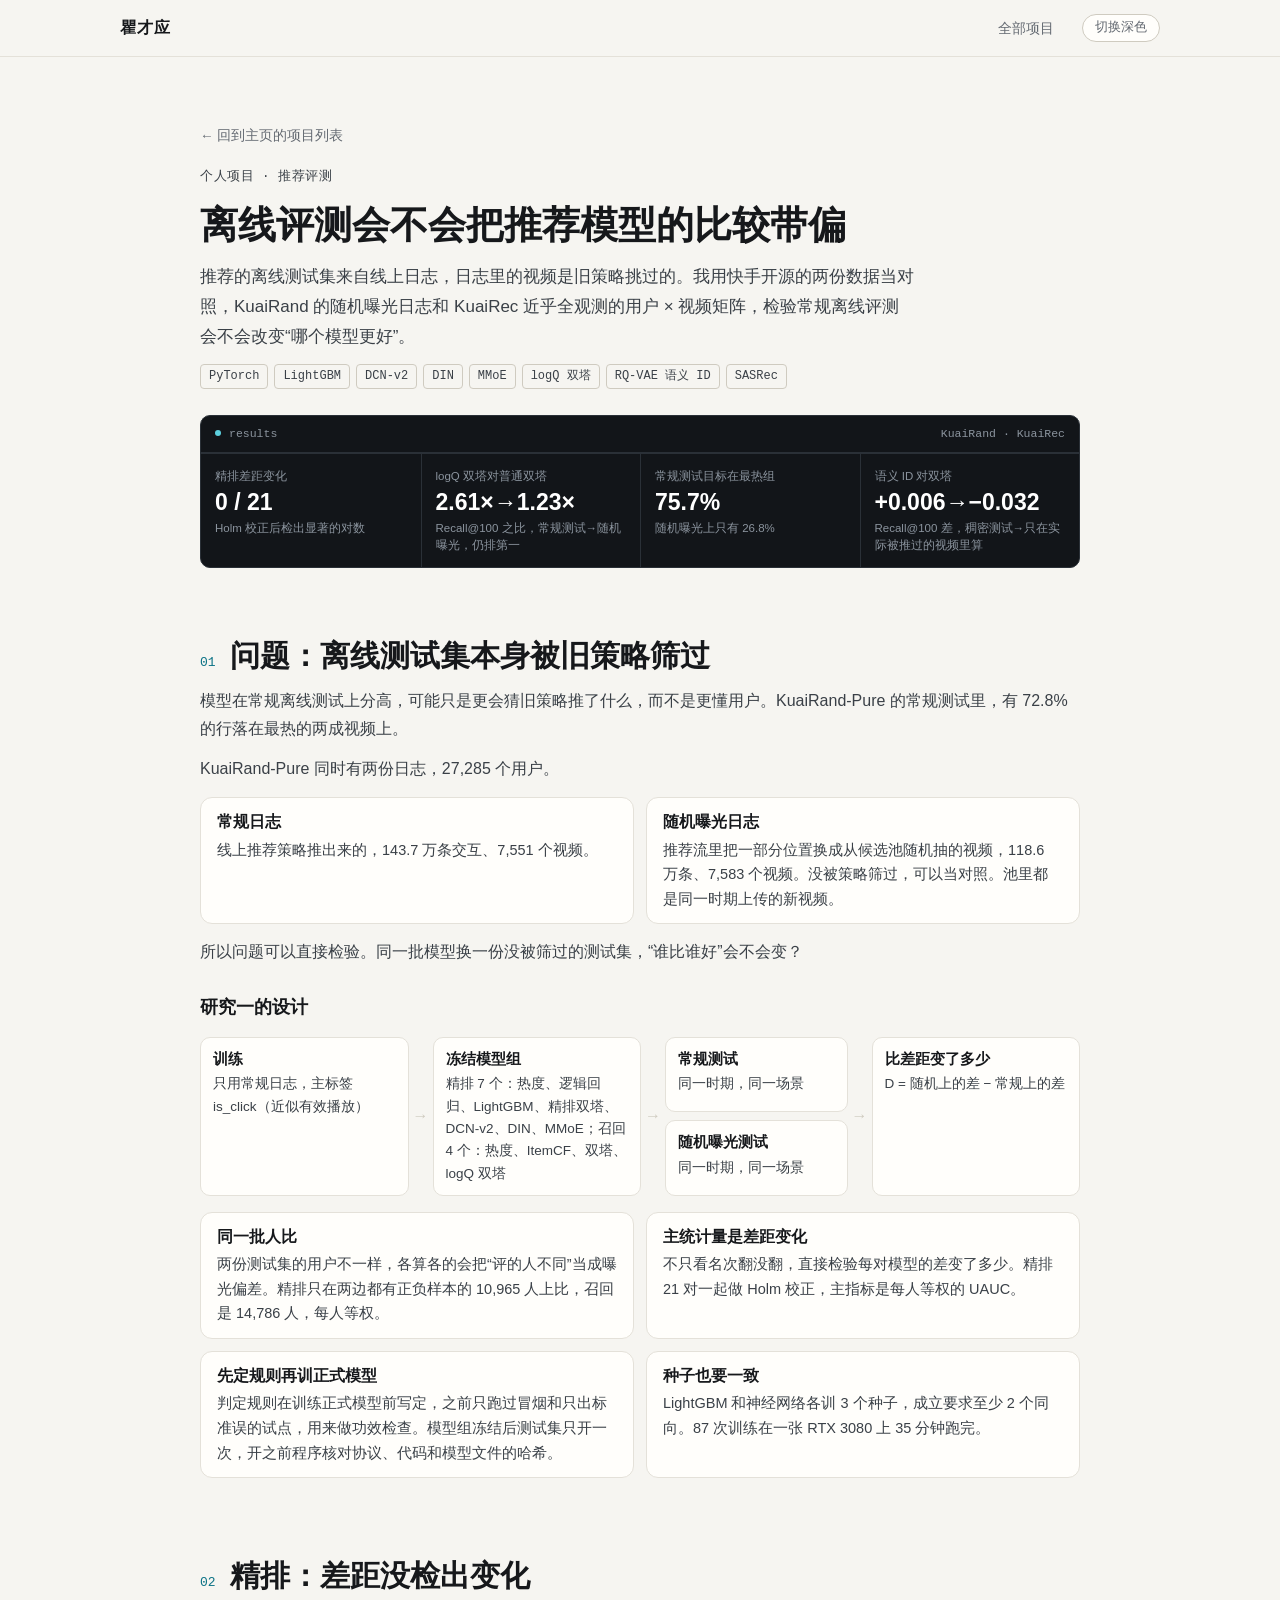
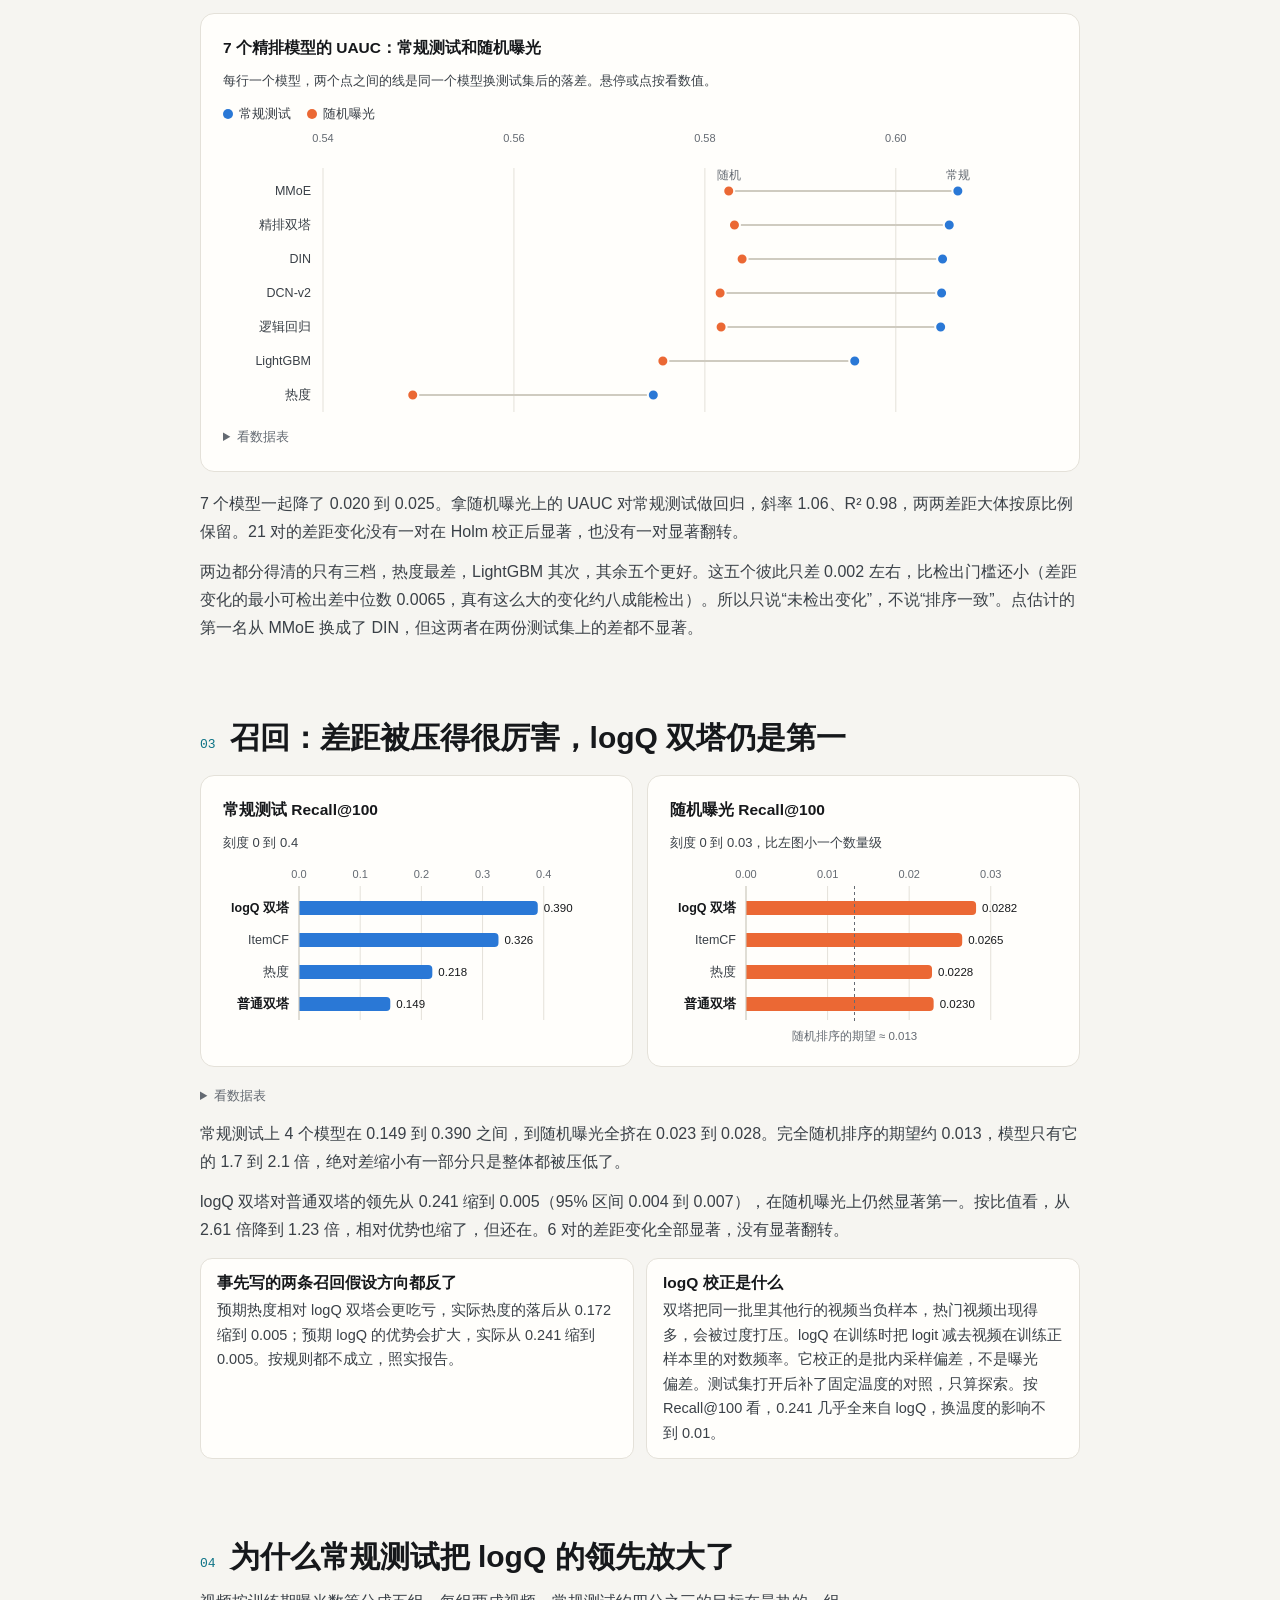
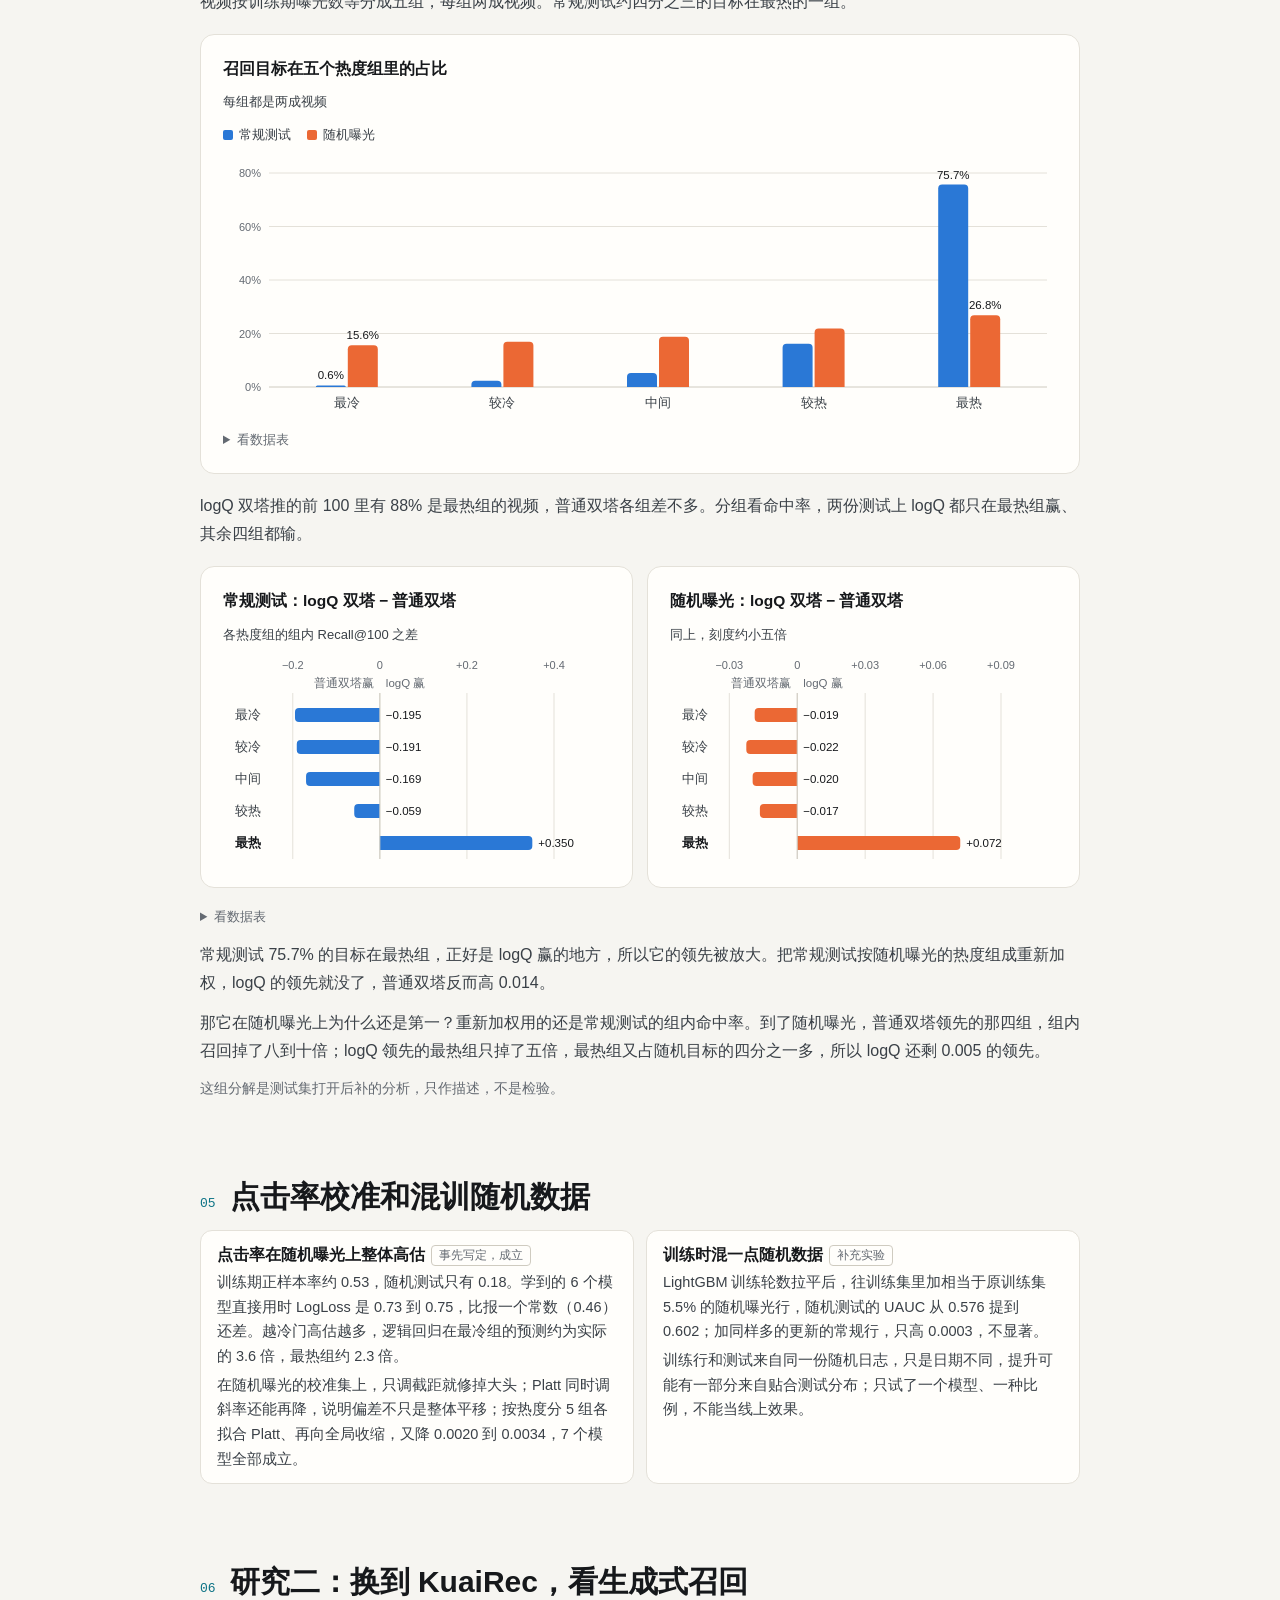
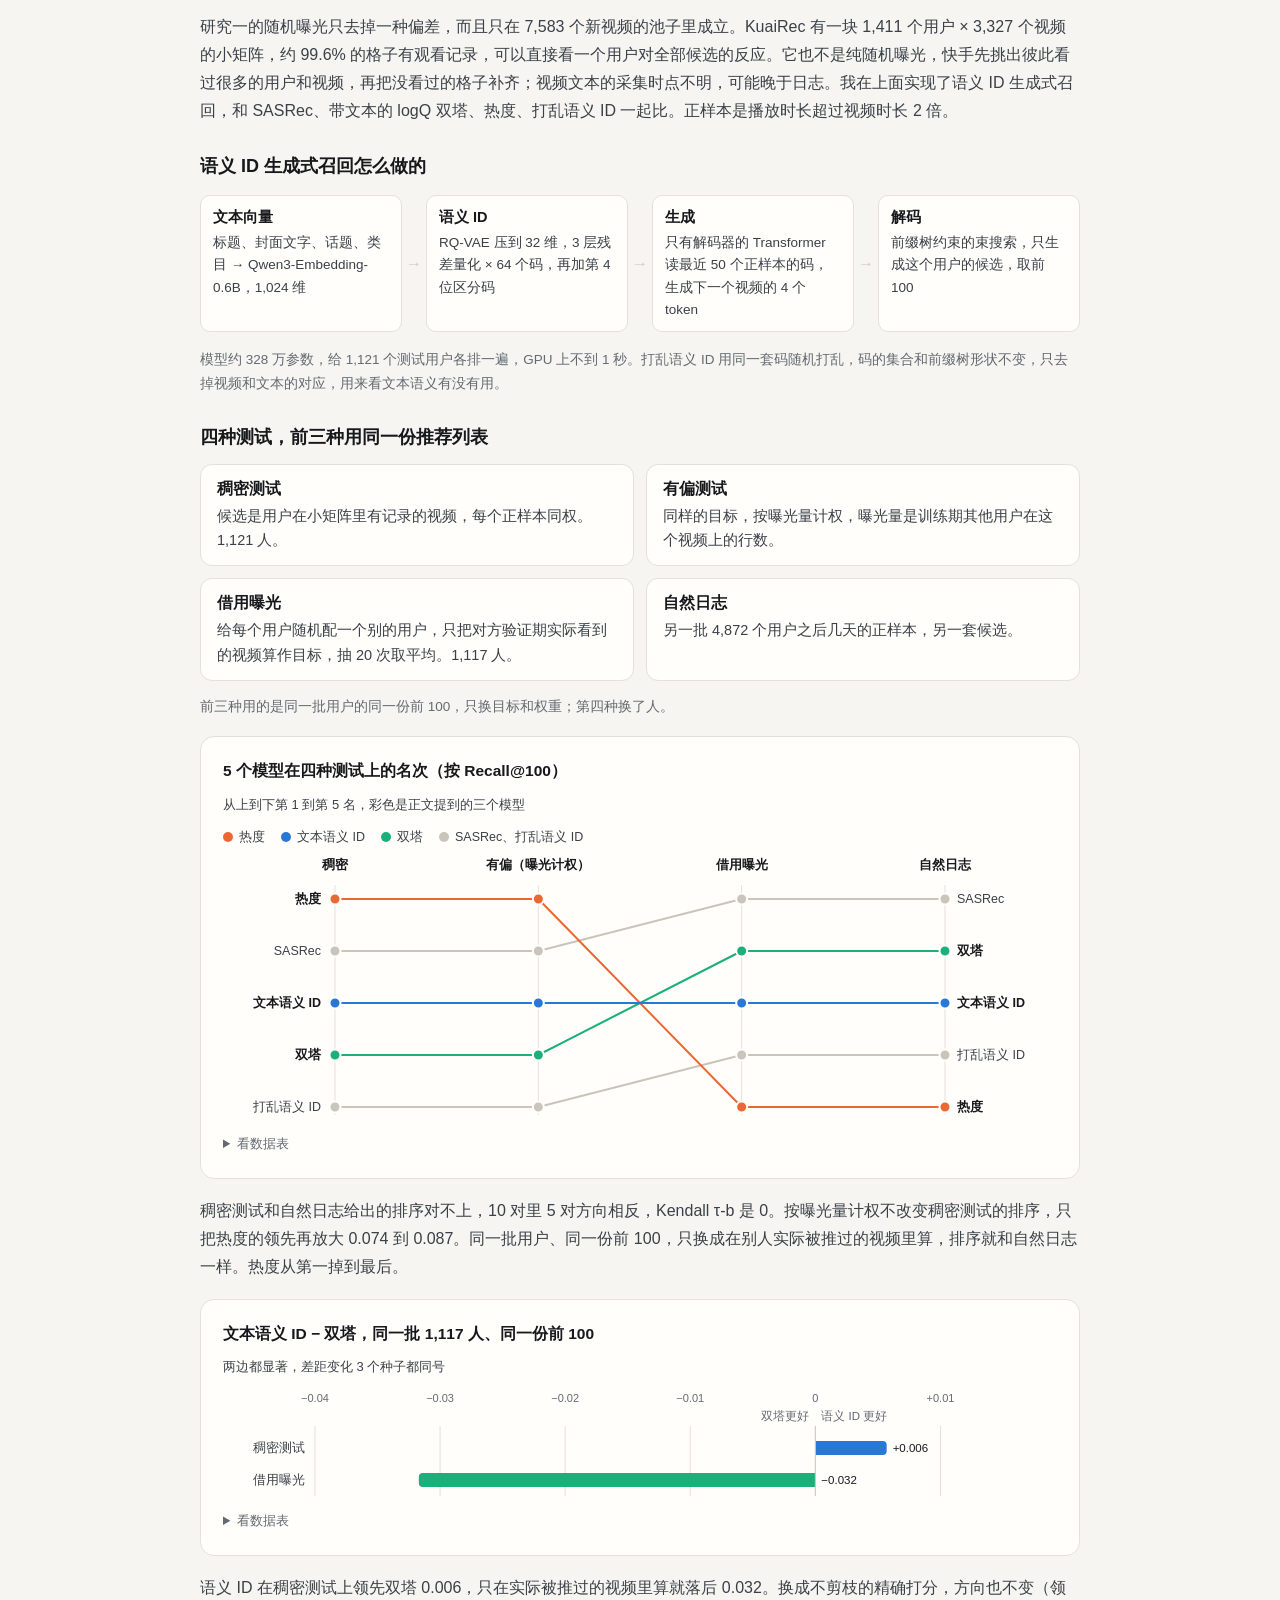
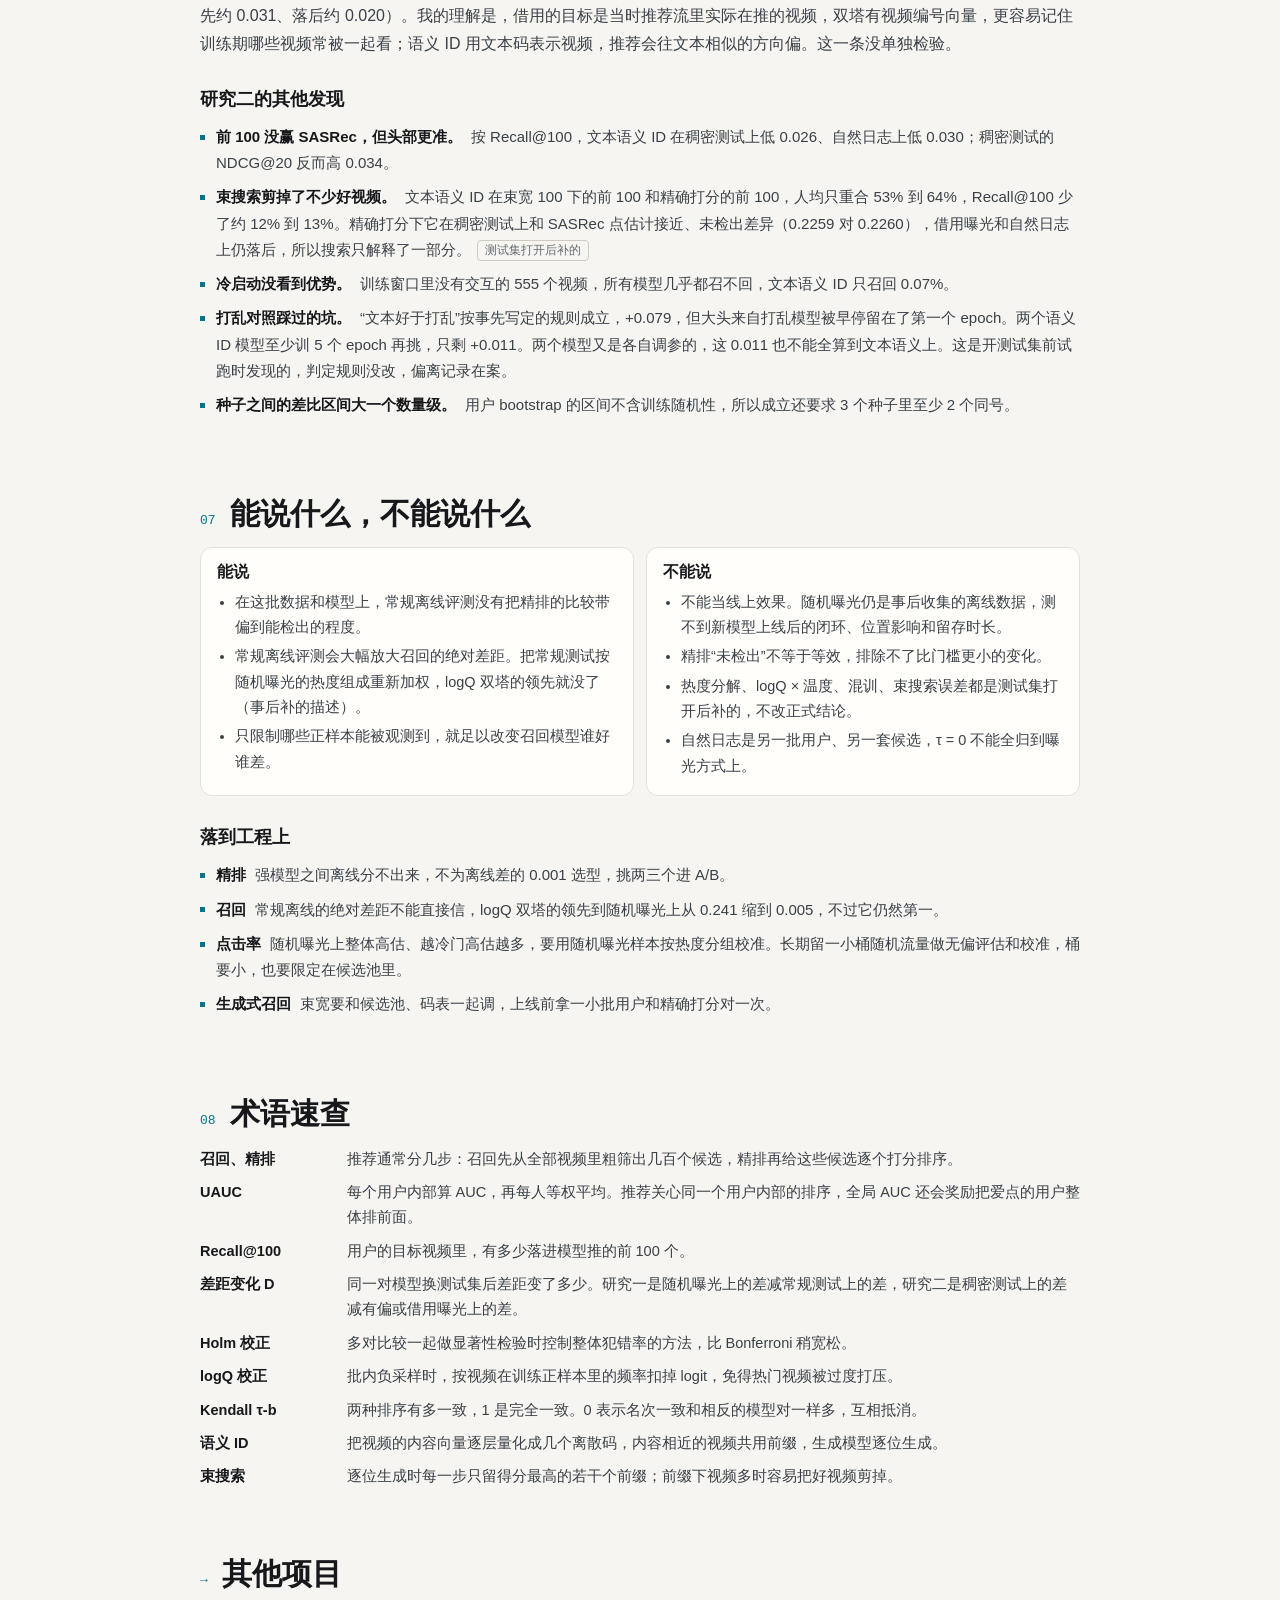
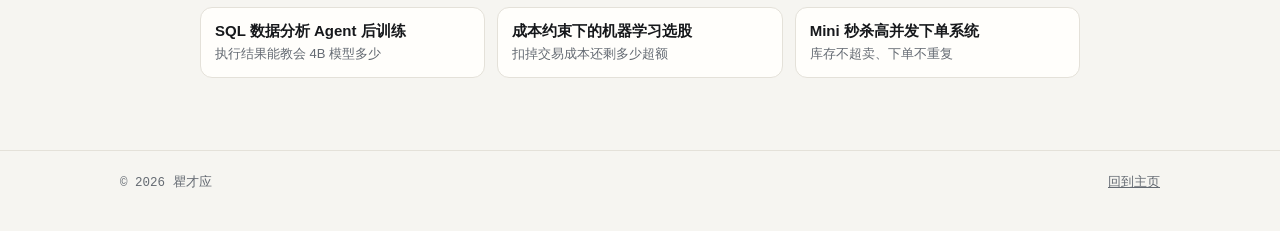
==== projects/rec-eval/index.html @ 05ee2f96 "四个项目各加一页图文讲解，两部讲解片放网页原片，顶栏加深浅色切换 - projects/ 下新增推荐评测、SQL 后训练、选股、秒杀四页讲解，共用 assets/css/explainer.css 和" ====
<!doctype html>
<html lang="zh-CN">
<head>
<meta charset="utf-8">
<meta name="viewport" content="width=device-width, initial-scale=1">
<meta name="renderer" content="webkit">
<title>离线评测会不会把推荐模型的比较带偏 · 瞿才应</title>
<meta name="description" content="个人项目讲解：用 KuaiRand 随机曝光日志和 KuaiRec 近全观测矩阵，检验常规离线评测会不会改变召回、精排和生成式召回的比较结论。">
<meta name="robots" content="noindex">
<meta name="color-scheme" content="light dark">
<script>(function(){try{var t=localStorage.getItem("theme");if(t==="dark"||t==="light")document.documentElement.dataset.theme=t}catch(e){}})()</script>
<link rel="icon" href="../../favicon.svg" type="image/svg+xml">
<link rel="stylesheet" href="../../assets/css/site.css">
<link rel="stylesheet" href="../../assets/css/explainer.css">
<script src="../../assets/js/site.js" defer></script>
<script src="../../assets/js/charts.js"></script>
</head>
<body>
<a class="skip" href="#main">跳到正文</a>

<header class="topbar">
  <div class="wrap topbar-inner">
    <a class="brand" href="../../">瞿才应</a>
    <div class="topbar-right">
      <nav class="nav" aria-label="页面导航">
        <a href="../../#projects">全部项目</a>
      </nav>
      <button class="theme-btn" type="button"><span class="tb-long">切换</span><span class="tb-mode">深色</span></button>
    </div>
  </div>
</header>

<main id="main" class="wrap">
<article class="ex">

<header class="ex-hero">
  <a class="ex-back" href="../../#projects">← 回到主页的项目列表</a>
  <p class="eyebrow mono"><span>个人项目</span> · <span>推荐评测</span></p>
  <h1>离线评测会不会把推荐模型的比较带偏</h1>
  <p class="ex-lede">推荐的离线测试集来自线上日志，日志里的视频是旧策略挑过的。我用快手开源的两份数据当对照，KuaiRand 的随机曝光日志和 KuaiRec 近乎全观测的用户 × 视频矩阵，检验常规离线评测会不会改变“哪个模型更好”。</p>
  <ul class="tags"><li>PyTorch</li><li>LightGBM</li><li>DCN-v2</li><li>DIN</li><li>MMoE</li><li>logQ 双塔</li><li>RQ-VAE 语义 ID</li><li>SASRec</li></ul>
  <div class="panel">
    <div class="panel-bar mono"><span>results</span><span>KuaiRand · KuaiRec</span></div>
    <dl class="panel-metrics four">
      <div><dt>精排差距变化</dt><dd>0 / 21</dd><dd class="delta">Holm 校正后检出显著的对数</dd></div>
      <div><dt>logQ 双塔对普通双塔</dt><dd>2.61×→1.23×</dd><dd class="delta">Recall@100 之比，常规测试→随机曝光，仍排第一</dd></div>
      <div><dt>常规测试目标在最热组</dt><dd>75.7%</dd><dd class="delta">随机曝光上只有 26.8%</dd></div>
      <div><dt>语义 ID 对双塔</dt><dd>+0.006→−0.032</dd><dd class="delta">Recall@100 差，稠密测试→只在实际被推过的视频里算</dd></div>
    </dl>
  </div>
</header>

<section class="ex-sec" id="problem">
  <header class="section-head"><span class="section-no mono">01</span><h2>问题：离线测试集本身被旧策略筛过</h2></header>
  <p>模型在常规离线测试上分高，可能只是更会猜旧策略推了什么，而不是更懂用户。KuaiRand-Pure 的常规测试里，有 72.8% 的行落在最热的两成视频上。</p>
  <p>KuaiRand-Pure 同时有两份日志，27,285 个用户。</p>
  <div class="ex-boxes">
    <div class="ex-box"><h4>常规日志</h4><p>线上推荐策略推出来的，143.7 万条交互、7,551 个视频。</p></div>
    <div class="ex-box"><h4>随机曝光日志</h4><p>推荐流里把一部分位置换成从候选池随机抽的视频，118.6 万条、7,583 个视频。没被策略筛过，可以当对照。池里都是同一时期上传的新视频。</p></div>
  </div>
  <p>所以问题可以直接检验。同一批模型换一份没被筛过的测试集，“谁比谁好”会不会变？</p>

  <h3>研究一的设计</h3>
  <div class="ex-steps">
    <div class="ex-step"><b>训练</b>只用常规日志，主标签 is_click（近似有效播放）</div>
    <div class="ex-arrow" aria-hidden="true">→</div>
    <div class="ex-step"><b>冻结模型组</b>精排 7 个：热度、逻辑回归、LightGBM、精排双塔、DCN-v2、DIN、MMoE；召回 4 个：热度、ItemCF、双塔、logQ 双塔</div>
    <div class="ex-arrow" aria-hidden="true">→</div>
    <div class="ex-split">
      <div class="ex-step"><b>常规测试</b>同一时期，同一场景</div>
      <div class="ex-step"><b>随机曝光测试</b>同一时期，同一场景</div>
    </div>
    <div class="ex-arrow" aria-hidden="true">→</div>
    <div class="ex-step"><b>比差距变了多少</b>D = 随机上的差 − 常规上的差</div>
  </div>
  <div class="ex-boxes">
    <div class="ex-box"><h4>同一批人比</h4><p>两份测试集的用户不一样，各算各的会把“评的人不同”当成曝光偏差。精排只在两边都有正负样本的 10,965 人上比，召回是 14,786 人，每人等权。</p></div>
    <div class="ex-box"><h4>主统计量是差距变化</h4><p>不只看名次翻没翻，直接检验每对模型的差变了多少。精排 21 对一起做 Holm 校正，主指标是每人等权的 UAUC。</p></div>
    <div class="ex-box"><h4>先定规则再训正式模型</h4><p>判定规则在训练正式模型前写定，之前只跑过冒烟和只出标准误的试点，用来做功效检查。模型组冻结后测试集只开一次，开之前程序核对协议、代码和模型文件的哈希。</p></div>
    <div class="ex-box"><h4>种子也要一致</h4><p>LightGBM 和神经网络各训 3 个种子，成立要求至少 2 个同向。87 次训练在一张 RTX 3080 上 35 分钟跑完。</p></div>
  </div>
</section>

<section class="ex-sec" id="ranking">
  <header class="section-head"><span class="section-no mono">02</span><h2>精排：差距没检出变化</h2></header>
  <div class="cx-card">
    <h4>7 个精排模型的 UAUC：常规测试和随机曝光</h4>
    <p class="cx-sub">每行一个模型，两个点之间的线是同一个模型换测试集后的落差。悬停或点按看数值。</p>
    <div class="cx-legend"><span><i style="background:var(--c1)"></i>常规测试</span><span><i style="background:var(--c2)"></i>随机曝光</span></div>
    <div id="c-rank"></div>
    <details class="cx-data"><summary>看数据表</summary><div class="cx-scroll">
      <table class="cx-table"><tr><th>模型</th><th>常规测试</th><th>随机曝光</th><th>随机 − 常规</th></tr>
      <tr><td>MMoE</td><td>0.6065</td><td>0.5825</td><td>−0.0240</td></tr>
      <tr><td>精排双塔</td><td>0.6056</td><td>0.5831</td><td>−0.0225</td></tr>
      <tr><td>DIN</td><td>0.6049</td><td>0.5839</td><td>−0.0210</td></tr>
      <tr><td>DCN-v2</td><td>0.6048</td><td>0.5816</td><td>−0.0232</td></tr>
      <tr><td>逻辑回归</td><td>0.6047</td><td>0.5817</td><td>−0.0230</td></tr>
      <tr><td>LightGBM</td><td>0.5957</td><td>0.5756</td><td>−0.0201</td></tr>
      <tr><td>热度</td><td>0.5746</td><td>0.5494</td><td>−0.0252</td></tr></table>
    </div></details>
  </div>
  <p>7 个模型一起降了 0.020 到 0.025。拿随机曝光上的 UAUC 对常规测试做回归，斜率 1.06、R² 0.98，两两差距大体按原比例保留。21 对的差距变化没有一对在 Holm 校正后显著，也没有一对显著翻转。</p>
  <p>两边都分得清的只有三档，热度最差，LightGBM 其次，其余五个更好。这五个彼此只差 0.002 左右，比检出门槛还小（差距变化的最小可检出差中位数 0.0065，真有这么大的变化约八成能检出）。所以只说“未检出变化”，不说“排序一致”。点估计的第一名从 MMoE 换成了 DIN，但这两者在两份测试集上的差都不显著。</p>
</section>

<section class="ex-sec" id="retrieval">
  <header class="section-head"><span class="section-no mono">03</span><h2>召回：差距被压得很厉害，logQ 双塔仍是第一</h2></header>
  <div class="cx-duo">
    <div class="cx-card">
      <h4>常规测试 Recall@100</h4>
      <p class="cx-sub">刻度 0 到 0.4</p>
      <div id="c-rec-reg"></div>
    </div>
    <div class="cx-card">
      <h4>随机曝光 Recall@100</h4>
      <p class="cx-sub">刻度 0 到 0.03，比左图小一个数量级</p>
      <div id="c-rec-rnd"></div>
    </div>
  </div>
  <details class="cx-data"><summary>看数据表</summary><div class="cx-scroll">
    <table class="cx-table"><tr><th>模型</th><th>常规测试</th><th>随机曝光</th></tr>
    <tr><td>logQ 双塔</td><td>0.3902</td><td>0.0282</td></tr>
    <tr><td>ItemCF</td><td>0.3260</td><td>0.0265</td></tr>
    <tr><td>热度</td><td>0.2179</td><td>0.0228</td></tr>
    <tr><td>普通双塔</td><td>0.1492</td><td>0.0230</td></tr></table>
  </div></details>
  <p>常规测试上 4 个模型在 0.149 到 0.390 之间，到随机曝光全挤在 0.023 到 0.028。完全随机排序的期望约 0.013，模型只有它的 1.7 到 2.1 倍，绝对差缩小有一部分只是整体都被压低了。</p>
  <p>logQ 双塔对普通双塔的领先从 0.241 缩到 0.005（95% 区间 0.004 到 0.007），在随机曝光上仍然显著第一。按比值看，从 2.61 倍降到 1.23 倍，相对优势也缩了，但还在。6 对的差距变化全部显著，没有显著翻转。</p>
  <div class="ex-boxes">
    <div class="ex-box"><h4>事先写的两条召回假设方向都反了</h4><p>预期热度相对 logQ 双塔会更吃亏，实际热度的落后从 0.172 缩到 0.005；预期 logQ 的优势会扩大，实际从 0.241 缩到 0.005。按规则都不成立，照实报告。</p></div>
    <div class="ex-box"><h4>logQ 校正是什么</h4><p>双塔把同一批里其他行的视频当负样本，热门视频出现得多，会被过度打压。logQ 在训练时把 logit 减去视频在训练正样本里的对数频率。它校正的是批内采样偏差，不是曝光偏差。测试集打开后补了固定温度的对照，只算探索。按 Recall@100 看，0.241 几乎全来自 logQ，换温度的影响不到 0.01。</p></div>
  </div>
</section>

<section class="ex-sec" id="why">
  <header class="section-head"><span class="section-no mono">04</span><h2>为什么常规测试把 logQ 的领先放大了</h2></header>
  <p>视频按训练期曝光数等分成五组，每组两成视频。常规测试约四分之三的目标在最热的一组。</p>
  <div class="cx-card">
    <h4>召回目标在五个热度组里的占比</h4>
    <p class="cx-sub">每组都是两成视频</p>
    <div class="cx-legend"><span><i class="bar" style="background:var(--c1)"></i>常规测试</span><span><i class="bar" style="background:var(--c2)"></i>随机曝光</span></div>
    <div id="c-share"></div>
    <details class="cx-data"><summary>看数据表</summary><div class="cx-scroll">
      <table class="cx-table"><tr><th>热度组</th><th>最冷</th><th>较冷</th><th>中间</th><th>较热</th><th>最热</th></tr>
      <tr><td>常规测试</td><td>0.6%</td><td>2.3%</td><td>5.2%</td><td>16.2%</td><td>75.7%</td></tr>
      <tr><td>随机曝光</td><td>15.6%</td><td>16.9%</td><td>18.8%</td><td>21.9%</td><td>26.8%</td></tr>
      <tr><td>logQ 双塔前 100 的占位</td><td>0.2%</td><td>0.3%</td><td>1.6%</td><td>9.8%</td><td>88.2%</td></tr>
      <tr><td>普通双塔前 100 的占位</td><td>16.0%</td><td>18.3%</td><td>20.7%</td><td>22.5%</td><td>22.5%</td></tr></table>
    </div></details>
  </div>
  <p>logQ 双塔推的前 100 里有 88% 是最热组的视频，普通双塔各组差不多。分组看命中率，两份测试上 logQ 都只在最热组赢、其余四组都输。</p>
  <div class="cx-duo">
    <div class="cx-card">
      <h4>常规测试：logQ 双塔 − 普通双塔</h4>
      <p class="cx-sub">各热度组的组内 Recall@100 之差</p>
      <div id="c-gap-reg"></div>
    </div>
    <div class="cx-card">
      <h4>随机曝光：logQ 双塔 − 普通双塔</h4>
      <p class="cx-sub">同上，刻度约小五倍</p>
      <div id="c-gap-rnd"></div>
    </div>
  </div>
  <details class="cx-data"><summary>看数据表</summary><div class="cx-scroll">
    <table class="cx-table"><tr><th>组内 Recall@100</th><th>最冷</th><th>较冷</th><th>中间</th><th>较热</th><th>最热</th></tr>
    <tr><td>logQ 双塔 · 常规</td><td>0.0033</td><td>0.0275</td><td>0.0568</td><td>0.1681</td><td>0.4750</td></tr>
    <tr><td>普通双塔 · 常规</td><td>0.1982</td><td>0.2183</td><td>0.2263</td><td>0.2269</td><td>0.1248</td></tr>
    <tr><td>logQ 双塔 · 随机</td><td>0.0002</td><td>0.0006</td><td>0.0023</td><td>0.0107</td><td>0.0944</td></tr>
    <tr><td>普通双塔 · 随机</td><td>0.0190</td><td>0.0231</td><td>0.0220</td><td>0.0272</td><td>0.0224</td></tr></table>
  </div></details>
  <p>常规测试 75.7% 的目标在最热组，正好是 logQ 赢的地方，所以它的领先被放大。把常规测试按随机曝光的热度组成重新加权，logQ 的领先就没了，普通双塔反而高 0.014。</p>
  <p>那它在随机曝光上为什么还是第一？重新加权用的还是常规测试的组内命中率。到了随机曝光，普通双塔领先的那四组，组内召回掉了八到十倍；logQ 领先的最热组只掉了五倍，最热组又占随机目标的四分之一多，所以 logQ 还剩 0.005 的领先。</p>
  <p class="ex-note">这组分解是测试集打开后补的分析，只作描述，不是检验。</p>
</section>

<section class="ex-sec" id="extra">
  <header class="section-head"><span class="section-no mono">05</span><h2>点击率校准和混训随机数据</h2></header>
  <div class="ex-boxes">
    <div class="ex-box">
      <h4>点击率在随机曝光上整体高估<span class="ex-tag">事先写定，成立</span></h4>
      <p>训练期正样本率约 0.53，随机测试只有 0.18。学到的 6 个模型直接用时 LogLoss 是 0.73 到 0.75，比报一个常数（0.46）还差。越冷门高估越多，逻辑回归在最冷组的预测约为实际的 3.6 倍，最热组约 2.3 倍。</p>
      <p>在随机曝光的校准集上，只调截距就修掉大头；Platt 同时调斜率还能再降，说明偏差不只是整体平移；按热度分 5 组各拟合 Platt、再向全局收缩，又降 0.0020 到 0.0034，7 个模型全部成立。</p>
    </div>
    <div class="ex-box">
      <h4>训练时混一点随机数据<span class="ex-tag">补充实验</span></h4>
      <p>LightGBM 训练轮数拉平后，往训练集里加相当于原训练集 5.5% 的随机曝光行，随机测试的 UAUC 从 0.576 提到 0.602；加同样多的更新的常规行，只高 0.0003，不显著。</p>
      <p>训练行和测试来自同一份随机日志，只是日期不同，提升可能有一部分来自贴合测试分布；只试了一个模型、一种比例，不能当线上效果。</p>
    </div>
  </div>
</section>

<section class="ex-sec" id="genrec">
  <header class="section-head"><span class="section-no mono">06</span><h2>研究二：换到 KuaiRec，看生成式召回</h2></header>
  <p>研究一的随机曝光只去掉一种偏差，而且只在 7,583 个新视频的池子里成立。KuaiRec 有一块 1,411 个用户 × 3,327 个视频的小矩阵，约 99.6% 的格子有观看记录，可以直接看一个用户对全部候选的反应。它也不是纯随机曝光，快手先挑出彼此看过很多的用户和视频，再把没看过的格子补齐；视频文本的采集时点不明，可能晚于日志。我在上面实现了语义 ID 生成式召回，和 SASRec、带文本的 logQ 双塔、热度、打乱语义 ID 一起比。正样本是播放时长超过视频时长 2 倍。</p>

  <h3>语义 ID 生成式召回怎么做的</h3>
  <div class="ex-steps">
    <div class="ex-step"><b>文本向量</b>标题、封面文字、话题、类目 → Qwen3-Embedding-0.6B，1,024 维</div>
    <div class="ex-arrow" aria-hidden="true">→</div>
    <div class="ex-step"><b>语义 ID</b>RQ-VAE 压到 32 维，3 层残差量化 × 64 个码，再加第 4 位区分码</div>
    <div class="ex-arrow" aria-hidden="true">→</div>
    <div class="ex-step"><b>生成</b>只有解码器的 Transformer 读最近 50 个正样本的码，生成下一个视频的 4 个 token</div>
    <div class="ex-arrow" aria-hidden="true">→</div>
    <div class="ex-step"><b>解码</b>前缀树约束的束搜索，只生成这个用户的候选，取前 100</div>
  </div>
  <p class="ex-note">模型约 328 万参数，给 1,121 个测试用户各排一遍，GPU 上不到 1 秒。打乱语义 ID 用同一套码随机打乱，码的集合和前缀树形状不变，只去掉视频和文本的对应，用来看文本语义有没有用。</p>

  <h3>四种测试，前三种用同一份推荐列表</h3>
  <div class="ex-boxes">
    <div class="ex-box"><h4>稠密测试</h4><p>候选是用户在小矩阵里有记录的视频，每个正样本同权。1,121 人。</p></div>
    <div class="ex-box"><h4>有偏测试</h4><p>同样的目标，按曝光量计权，曝光量是训练期其他用户在这个视频上的行数。</p></div>
    <div class="ex-box"><h4>借用曝光</h4><p>给每个用户随机配一个别的用户，只把对方验证期实际看到的视频算作目标，抽 20 次取平均。1,117 人。</p></div>
    <div class="ex-box"><h4>自然日志</h4><p>另一批 4,872 个用户之后几天的正样本，另一套候选。</p></div>
  </div>
  <p class="ex-note">前三种用的是同一批用户的同一份前 100，只换目标和权重；第四种换了人。</p>

  <div class="cx-card">
    <h4>5 个模型在四种测试上的名次（按 Recall@100）</h4>
    <p class="cx-sub">从上到下第 1 到第 5 名，彩色是正文提到的三个模型</p>
    <div class="cx-legend"><span><i style="background:var(--c2)"></i>热度</span><span><i style="background:var(--c1)"></i>文本语义 ID</span><span><i style="background:var(--c3)"></i>双塔</span><span><i style="background:var(--cdim)"></i>SASRec、打乱语义 ID</span></div>
    <div id="c-bump"></div>
    <details class="cx-data"><summary>看数据表</summary><div class="cx-scroll">
      <table class="cx-table"><tr><th>Recall@100</th><th>稠密</th><th>有偏</th><th>借用曝光</th><th>自然日志</th></tr>
      <tr><td>热度</td><td>0.2571</td><td>0.3862</td><td>0.0495</td><td>0.0334</td></tr>
      <tr><td>SASRec</td><td>0.2260</td><td>0.2815</td><td>0.1220</td><td>0.0764</td></tr>
      <tr><td>文本语义 ID</td><td>0.1996</td><td>0.2549</td><td>0.0811</td><td>0.0467</td></tr>
      <tr><td>双塔</td><td>0.1946</td><td>0.2377</td><td>0.1127</td><td>0.0648</td></tr>
      <tr><td>打乱语义 ID</td><td>0.1210</td><td>0.1634</td><td>0.0495</td><td>0.0418</td></tr></table>
      <p class="ex-note">借用曝光上热度 0.049486、打乱语义 ID 0.049494，只差约 0.00001，未检出差异，图上按点估计排先后。</p>
    </div></details>
  </div>
  <p>稠密测试和自然日志给出的排序对不上，10 对里 5 对方向相反，Kendall τ-b 是 0。按曝光量计权不改变稠密测试的排序，只把热度的领先再放大 0.074 到 0.087。同一批用户、同一份前 100，只换成在别人实际被推过的视频里算，排序就和自然日志一样。热度从第一掉到最后。</p>

  <div class="cx-card">
    <h4>文本语义 ID − 双塔，同一批 1,117 人、同一份前 100</h4>
    <p class="cx-sub">两边都显著，差距变化 3 个种子都同号</p>
    <div id="c-sid"></div>
    <details class="cx-data"><summary>看数据表</summary><div class="cx-scroll">
      <table class="cx-table"><tr><th>1,117 人上的 Recall@100</th><th>稠密测试</th><th>借用曝光</th></tr>
      <tr><td>文本语义 ID</td><td>0.1983</td><td>0.0811</td></tr>
      <tr><td>双塔</td><td>0.1927</td><td>0.1127</td></tr>
      <tr><td>差</td><td>+0.0057</td><td>−0.0317</td></tr></table>
      <p class="ex-note">这批人是有借用目标的 1,117 人，比上面名次图的 1,121 人少 4 个，所以稠密测试的值略有不同。</p>
    </div></details>
  </div>
  <p>语义 ID 在稠密测试上领先双塔 0.006，只在实际被推过的视频里算就落后 0.032。换成不剪枝的精确打分，方向也不变（领先约 0.031、落后约 0.020）。我的理解是，借用的目标是当时推荐流里实际在推的视频，双塔有视频编号向量，更容易记住训练期哪些视频常被一起看；语义 ID 用文本码表示视频，推荐会往文本相似的方向偏。这一条没单独检验。</p>

  <h3>研究二的其他发现</h3>
  <ul class="points">
    <li><b>前 100 没赢 SASRec，但头部更准。</b>按 Recall@100，文本语义 ID 在稠密测试上低 0.026、自然日志上低 0.030；稠密测试的 NDCG@20 反而高 0.034。</li>
    <li><b>束搜索剪掉了不少好视频。</b>文本语义 ID 在束宽 100 下的前 100 和精确打分的前 100，人均只重合 53% 到 64%，Recall@100 少了约 12% 到 13%。精确打分下它在稠密测试上和 SASRec 点估计接近、未检出差异（0.2259 对 0.2260），借用曝光和自然日志上仍落后，所以搜索只解释了一部分。<span class="ex-tag">测试集打开后补的</span></li>
    <li><b>冷启动没看到优势。</b>训练窗口里没有交互的 555 个视频，所有模型几乎都召不回，文本语义 ID 只召回 0.07%。</li>
    <li><b>打乱对照踩过的坑。</b>“文本好于打乱”按事先写定的规则成立，+0.079，但大头来自打乱模型被早停留在了第一个 epoch。两个语义 ID 模型至少训 5 个 epoch 再挑，只剩 +0.011。两个模型又是各自调参的，这 0.011 也不能全算到文本语义上。这是开测试集前试跑时发现的，判定规则没改，偏离记录在案。</li>
    <li><b>种子之间的差比区间大一个数量级。</b>用户 bootstrap 的区间不含训练随机性，所以成立还要求 3 个种子里至少 2 个同号。</li>
  </ul>
</section>

<section class="ex-sec" id="limits">
  <header class="section-head"><span class="section-no mono">07</span><h2>能说什么，不能说什么</h2></header>
  <div class="ex-boxes">
    <div class="ex-box"><h4>能说</h4><ul>
      <li>在这批数据和模型上，常规离线评测没有把精排的比较带偏到能检出的程度。</li>
      <li>常规离线评测会大幅放大召回的绝对差距。把常规测试按随机曝光的热度组成重新加权，logQ 双塔的领先就没了（事后补的描述）。</li>
      <li>只限制哪些正样本能被观测到，就足以改变召回模型谁好谁差。</li>
    </ul></div>
    <div class="ex-box"><h4>不能说</h4><ul>
      <li>不能当线上效果。随机曝光仍是事后收集的离线数据，测不到新模型上线后的闭环、位置影响和留存时长。</li>
      <li>精排“未检出”不等于等效，排除不了比门槛更小的变化。</li>
      <li>热度分解、logQ × 温度、混训、束搜索误差都是测试集打开后补的，不改正式结论。</li>
      <li>自然日志是另一批用户、另一套候选，τ = 0 不能全归到曝光方式上。</li>
    </ul></div>
  </div>
  <h3>落到工程上</h3>
  <ul class="points">
    <li><b>精排</b>强模型之间离线分不出来，不为离线差的 0.001 选型，挑两三个进 A/B。</li>
    <li><b>召回</b>常规离线的绝对差距不能直接信，logQ 双塔的领先到随机曝光上从 0.241 缩到 0.005，不过它仍然第一。</li>
    <li><b>点击率</b>随机曝光上整体高估、越冷门高估越多，要用随机曝光样本按热度分组校准。长期留一小桶随机流量做无偏评估和校准，桶要小，也要限定在候选池里。</li>
    <li><b>生成式召回</b>束宽要和候选池、码表一起调，上线前拿一小批用户和精确打分对一次。</li>
  </ul>
</section>

<section class="ex-sec" id="glossary">
  <header class="section-head"><span class="section-no mono">08</span><h2>术语速查</h2></header>
  <dl class="ex-gloss">
    <dt>召回、精排</dt><dd>推荐通常分几步：召回先从全部视频里粗筛出几百个候选，精排再给这些候选逐个打分排序。</dd>
    <dt>UAUC</dt><dd>每个用户内部算 AUC，再每人等权平均。推荐关心同一个用户内部的排序，全局 AUC 还会奖励把爱点的用户整体排前面。</dd>
    <dt>Recall@100</dt><dd>用户的目标视频里，有多少落进模型推的前 100 个。</dd>
    <dt>差距变化 D</dt><dd>同一对模型换测试集后差距变了多少。研究一是随机曝光上的差减常规测试上的差，研究二是稠密测试上的差减有偏或借用曝光上的差。</dd>
    <dt>Holm 校正</dt><dd>多对比较一起做显著性检验时控制整体犯错率的方法，比 Bonferroni 稍宽松。</dd>
    <dt>logQ 校正</dt><dd>批内负采样时，按视频在训练正样本里的频率扣掉 logit，免得热门视频被过度打压。</dd>
    <dt>Kendall τ-b</dt><dd>两种排序有多一致，1 是完全一致。0 表示名次一致和相反的模型对一样多，互相抵消。</dd>
    <dt>语义 ID</dt><dd>把视频的内容向量逐层量化成几个离散码，内容相近的视频共用前缀，生成模型逐位生成。</dd>
    <dt>束搜索</dt><dd>逐位生成时每一步只留得分最高的若干个前缀；前缀下视频多时容易把好视频剪掉。</dd>
  </dl>
</section>

<section class="ex-sec ex-end" id="more">
  <header class="section-head"><span class="section-no mono">→</span><h2>其他项目</h2></header>
  <ul class="ex-more">
    <li><a href="../sql-agent/"><b>SQL 数据分析 Agent 后训练</b><span>执行结果能教会 4B 模型多少</span></a></li>
    <li><a href="../costrank/"><b>成本约束下的机器学习选股</b><span>扣掉交易成本还剩多少超额</span></a></li>
    <li><a href="../mini-seckill/"><b>Mini 秒杀高并发下单系统</b><span>库存不超卖、下单不重复</span></a></li>
  </ul>
</section>

</article>
</main>

<footer class="footer">
  <div class="wrap footer-inner mono">
    <span>© 2026 瞿才应</span>
    <a href="../../" style="color:inherit">回到主页</a>
  </div>
</footer>

<script>
(function () {
  var C = window.Charts, sgn = C.sgn;
  C.dumbbell('c-rank', {
    rows: [
      { name: 'MMoE', a: 0.6065, b: 0.5825 },
      { name: '精排双塔', a: 0.6056, b: 0.5831 },
      { name: 'DIN', a: 0.6049, b: 0.5839 },
      { name: 'DCN-v2', a: 0.6048, b: 0.5816 },
      { name: '逻辑回归', a: 0.6047, b: 0.5817 },
      { name: 'LightGBM', a: 0.5957, b: 0.5756 },
      { name: '热度', a: 0.5746, b: 0.5494 }
    ],
    names: ['常规测试', '随机曝光'], short: ['常规', '随机'],
    domain: [0.54, 0.615], ticks: [0.54, 0.56, 0.58, 0.60],
    aria: '7 个精排模型在常规测试和随机曝光上的 UAUC'
  });

  function recRows(vals, cls) {
    return [
      { name: 'logQ 双塔', v: vals[0], cls: cls, strong: true },
      { name: 'ItemCF', v: vals[1], cls: cls },
      { name: '热度', v: vals[2], cls: cls },
      { name: '普通双塔', v: vals[3], cls: cls, strong: true }
    ];
  }
  C.hbars('c-rec-reg', {
    rows: recRows([0.3902, 0.3260, 0.2179, 0.1492], 'f1'),
    domain: [0, 0.42], ticks: [0, 0.1, 0.2, 0.3, 0.4], tickFmt: C.fixed(1), valFmt: C.fixed(3),
    aria: '常规测试上 4 个召回模型的 Recall@100'
  });
  C.hbars('c-rec-rnd', {
    rows: recRows([0.0282, 0.0265, 0.0228, 0.0230], 'f2'),
    domain: [0, 0.0315], ticks: [0, 0.01, 0.02, 0.03], tickFmt: C.fixed(2), valFmt: C.fixed(4),
    ref: { v: 0.0133, label: '随机排序的期望 ≈ 0.013' },
    aria: '随机曝光上 4 个召回模型的 Recall@100'
  });

  var pct = function (v) { return (v * 100).toFixed(1) + '%'; };
  C.vgroups('c-share', {
    groups: ['最冷', '较冷', '中间', '较热', '最热'],
    series: [
      { name: '常规测试', cls: 'f1', vals: [0.006, 0.023, 0.052, 0.162, 0.757] },
      { name: '随机曝光', cls: 'f2', vals: [0.156, 0.169, 0.188, 0.219, 0.268] }
    ],
    max: 0.8, ticks: [0, 0.2, 0.4, 0.6, 0.8], tickFmt: function (t) { return Math.round(t * 100) + '%'; },
    valFmt: pct, labelGroups: [0, 4], groupTip: function (g) { return g + '组'; },
    aria: '召回目标在五个热度组里的占比'
  });

  var grp = ['最冷', '较冷', '中间', '较热', '最热'];
  function gapRows(lq, pl, cls) {
    return grp.map(function (g, i) {
      var d = lq[i] - pl[i];
      return { name: g, v: d, cls: cls, strong: i === 4,
        tip: '<b>' + g + '组</b><br>logQ 双塔 ' + lq[i].toFixed(4) + '<br>普通双塔 ' + pl[i].toFixed(4) + '<br>差 ' + sgn(d, 4) };
    });
  }
  var sgnTick = function (d) { return function (t) { return t === 0 ? '0' : sgn(t, d); }; };
  C.hbars('c-gap-reg', {
    rows: gapRows([0.0033, 0.0275, 0.0568, 0.1681, 0.4750], [0.1982, 0.2183, 0.2263, 0.2269, 0.1248], 'f1'),
    left: 48, right: 56, domain: [-0.25, 0.4], ticks: [-0.2, 0, 0.2, 0.4], tickFmt: sgnTick(1),
    valFmt: function (v) { return sgn(v, 3); }, sides: ['普通双塔赢', 'logQ 赢'],
    aria: '常规测试各热度组 logQ 双塔减普通双塔的组内召回'
  });
  C.hbars('c-gap-rnd', {
    rows: gapRows([0.0002, 0.0006, 0.0023, 0.0107, 0.0944], [0.0190, 0.0231, 0.0220, 0.0272, 0.0224], 'f2'),
    left: 48, right: 56, domain: [-0.035, 0.09], ticks: [-0.03, 0, 0.03, 0.06, 0.09], tickFmt: sgnTick(2),
    valFmt: function (v) { return sgn(v, 3); }, sides: ['普通双塔赢', 'logQ 赢'],
    aria: '随机曝光各热度组 logQ 双塔减普通双塔的组内召回'
  });

  C.bump('c-bump', {
    cols: ['稠密', '有偏（曝光计权）', '借用曝光', '自然日志'],
    colsShort: ['稠密', '有偏', '借用', '自然'],
    valName: 'Recall@100',
    models: [
      { name: 'SASRec', cls: 'dim', ranks: [2, 2, 1, 1], vals: [0.2260, 0.2815, 0.1220, 0.0764] },
      { name: '打乱语义 ID', cls: 'dim', ranks: [5, 5, 4, 4], vals: [0.1210, 0.1634, 0.0495, 0.0418], tie: [null, null, '和热度只差约 0.00001，未检出差异', null] },
      { name: '热度', cls: '2', ranks: [1, 1, 5, 5], vals: [0.2571, 0.3862, 0.0495, 0.0334], tie: [null, null, '和打乱语义 ID 只差约 0.00001，未检出差异', null] },
      { name: '双塔', cls: '3', ranks: [4, 4, 2, 2], vals: [0.1946, 0.2377, 0.1127, 0.0648] },
      { name: '文本语义 ID', cls: '1', ranks: [3, 3, 3, 3], vals: [0.1996, 0.2549, 0.0811, 0.0467] }
    ],
    aria: '5 个召回模型在稠密、有偏、借用曝光、自然日志四种测试上的名次'
  });

  C.hbars('c-sid', {
    rows: [
      { name: '稠密测试', v: 0.0057, cls: 'f1', tip: '<b>稠密测试</b><br>文本语义 ID − 双塔 +0.0057<br>语义 ID 领先' },
      { name: '借用曝光', v: -0.0317, cls: 'f3', tip: '<b>借用曝光</b><br>文本语义 ID − 双塔 −0.0317<br>双塔领先' }
    ],
    domain: [-0.04, 0.015], ticks: [-0.04, -0.03, -0.02, -0.01, 0, 0.01], tickFmt: sgnTick(2),
    valFmt: function (v) { return sgn(v, 3); }, sides: ['双塔更好', '语义 ID 更好'],
    aria: '文本语义 ID 减双塔的 Recall@100，稠密测试和借用曝光'
  });
})();
</script>
</body>
</html>
---- assets/css/site.css ----
:root {
  --bg: #f6f5f1;
  --surface: #fffefb;
  --ink: #16181b;
  --ink-2: #3a4047;
  --muted: #646a72;
  --line: #e4e1d9;
  --line-2: #cfcbc0;
  --dot: #d6d2c6;
  --accent: #0b7285;
  --panel: #121519;
  --panel-line: #2a3037;
  --panel-ink: #dde2e7;
  --panel-muted: #8b949e;
  --panel-accent: #5ccfdd;
  --sans: -apple-system, BlinkMacSystemFont, "Segoe UI", "PingFang SC", "Hiragino Sans GB", "Microsoft YaHei", "Noto Sans CJK SC", "Source Han Sans SC", sans-serif;
  --mono: "JetBrains Mono", "SF Mono", "Cascadia Mono", Consolas, "Roboto Mono", Menlo, monospace;
}

/* 深色：默认跟系统；点过顶栏按钮就按 data-theme 走（存在 localStorage），两个方向都要能盖过系统设置 */
@media (prefers-color-scheme: dark) {
  :root:where(:not([data-theme="light"])) {
    color-scheme: dark;
    --bg: #0d0f12;
    --surface: #13161a;
    --ink: #e8eaed;
    --ink-2: #c2c7cd;
    --muted: #8a929b;
    --line: #22272d;
    --line-2: #333a42;
    --dot: #22272d;
    --accent: #45c3d4;
    --panel: #0a0c0e;
    --panel-line: #262c32;
  }
}
:root[data-theme="dark"] {
  color-scheme: dark;
  --bg: #0d0f12;
  --surface: #13161a;
  --ink: #e8eaed;
  --ink-2: #c2c7cd;
  --muted: #8a929b;
  --line: #22272d;
  --line-2: #333a42;
  --dot: #22272d;
  --accent: #45c3d4;
  --panel: #0a0c0e;
  --panel-line: #262c32;
}
:root[data-theme="light"] { color-scheme: light; }

*, *::before, *::after { box-sizing: border-box; }

html {
  -webkit-text-size-adjust: 100%;
  scroll-behavior: smooth;
  scroll-padding-top: 72px;
}

body {
  margin: 0;
  background: var(--bg);
  color: var(--ink);
  font: 16px/1.75 var(--sans);
  -webkit-font-smoothing: antialiased;
}

img { display: block; max-width: 100%; height: auto; }
a { color: inherit; }
p { text-wrap: pretty; }
.mono { font-family: var(--mono); }
.sr-only {
  position: absolute;
  width: 1px;
  height: 1px;
  margin: -1px;
  overflow: hidden;
  clip: rect(0 0 0 0);
  white-space: nowrap;
}

:focus-visible { outline: 2px solid var(--accent); outline-offset: 2px; }

.skip {
  position: absolute;
  left: -9999px;
  top: 12px;
  z-index: 100;
  padding: 8px 12px;
  background: var(--ink);
  color: var(--bg);
}
.skip:focus { left: 12px; }

.wrap {
  max-width: 1120px;
  margin: 0 auto;
  padding: 0 clamp(20px, 4vw, 40px);
}

/* 顶栏 */
.topbar {
  position: sticky;
  top: 0;
  z-index: 10;
  background: var(--bg);
  border-bottom: 1px solid var(--line);
}
.topbar-inner {
  display: flex;
  align-items: center;
  justify-content: space-between;
  height: 56px;
}
.brand {
  font-weight: 700;
  letter-spacing: .06em;
  text-decoration: none;
}
.nav { display: flex; gap: clamp(10px, 3vw, 28px); }
.nav a {
  padding: 8px 0;
  font-size: 14px;
  color: var(--muted);
  text-decoration: none;
}
.nav a:hover { color: var(--ink); }
.topbar-right { display: flex; align-items: center; gap: clamp(12px, 3vw, 28px); }
.theme-btn {
  height: 28px;
  padding: 0 12px;
  border: 1px solid var(--line-2);
  border-radius: 14px;
  background: var(--surface);
  color: var(--muted);
  font: inherit;
  font-size: 12.5px;
  white-space: nowrap;
  cursor: pointer;
  transition: border-color .15s, color .15s;
}
.theme-btn:hover { border-color: var(--accent); color: var(--accent); }
@media (max-width: 479px) {
  /* 手机上顶栏放不下六个导航加整句按钮，按钮只留“深色/浅色”两个字 */
  .theme-btn { padding: 0 9px; }
  .theme-btn .tb-long { display: none; }
}

/* 首屏 */
.hero {
  position: relative;
  padding: clamp(48px, 8vw, 104px) 0 clamp(40px, 5vw, 64px);
  overflow: hidden;
}
.hero::before {
  content: "";
  position: absolute;
  inset: 0;
  background-image: radial-gradient(circle at 1px 1px, var(--dot) 1px, transparent 0);
  background-size: 22px 22px;
  -webkit-mask-image: linear-gradient(to bottom, #000, transparent 88%);
  mask-image: linear-gradient(to bottom, #000, transparent 88%);
  pointer-events: none;
}
.hero .wrap { position: relative; }

.hero-grid { display: grid; gap: 36px; }
@media (min-width: 960px) {
  .hero-grid {
    grid-template-columns: minmax(0, 1fr) 400px;
    gap: 48px;
    align-items: end;
  }
}

.highlights dl { margin: 0; padding: 4px 16px; }
.highlights dl div {
  display: grid;
  grid-template-columns: 5.2em minmax(0, 1fr);
  gap: 12px;
  align-items: baseline;
  padding: 11px 0;
}
.highlights dl div + div { border-top: 1px solid var(--panel-line); }
.highlights dt {
  font-size: 17px;
  font-weight: 600;
  color: #fff;
  white-space: nowrap;
}
.highlights dd {
  margin: 0;
  font-size: 13.5px;
  line-height: 1.6;
  color: var(--panel-muted);
  text-wrap: balance;
}

.eyebrow {
  margin: 0;
  font-size: 12.5px;
  letter-spacing: .04em;
  color: var(--muted);
}
.eyebrow span { white-space: nowrap; }
.hero h1 {
  margin: 14px 0 6px;
  font-size: clamp(44px, 7vw, 76px);
  line-height: 1.08;
  letter-spacing: .04em;
}
.role {
  margin: 0;
  font-size: clamp(18px, 2.4vw, 24px);
  font-weight: 600;
  color: var(--ink-2);
}
.slash {
  margin: 0 .5em;
  font-weight: 400;
  color: var(--line-2);
}
.lede {
  max-width: 40em;
  margin: 22px 0 0;
  font-size: 17px;
  color: var(--ink-2);
}

.actions {
  display: flex;
  flex-wrap: wrap;
  gap: 10px;
  margin-top: 28px;
}
.btn {
  display: inline-flex;
  align-items: center;
  height: 40px;
  padding: 0 16px;
  border: 1px solid var(--line-2);
  border-radius: 8px;
  background: var(--surface);
  color: var(--ink);
  font: inherit;
  font-size: 14px;
  text-decoration: none;
  cursor: pointer;
  transition: border-color .15s, background-color .15s, color .15s;
}
.btn:hover { border-color: var(--accent); color: var(--accent); }
.btn-primary {
  background: var(--ink);
  border-color: var(--ink);
  color: var(--bg);
}
.btn-primary:hover { background: var(--accent); border-color: var(--accent); color: var(--bg); }

.orgs {
  display: grid;
  grid-template-columns: repeat(3, minmax(0, 1fr));
  gap: 0 24px;
  margin: clamp(40px, 6vw, 64px) 0 0;
  padding: 0;
  list-style: none;
}
.orgs li {
  padding-top: 12px;
  border-top: 1px solid var(--line-2);
}
.org { display: block; font-weight: 600; }
.when { display: block; font-size: 12.5px; color: var(--muted); }

/* 分节 */
.section { padding: clamp(44px, 6vw, 72px) 0; }
.hero + .section { padding-top: clamp(16px, 2.5vw, 32px); }
.section + .section { border-top: 1px solid var(--line); }

.section-head {
  display: flex;
  flex-wrap: wrap;
  align-items: baseline;
  gap: 6px 14px;
  margin-bottom: 28px;
}
.section-no { font-size: 13px; color: var(--accent); }
.section-head h2 {
  margin: 0;
  font-size: clamp(24px, 3vw, 30px);
  line-height: 1.3;
}
.section-note {
  flex-basis: 100%;
  margin: 0;
  font-size: 14.5px;
  color: var(--muted);
}

/* 项目 */
.project {
  display: grid;
  gap: 24px;
  margin-bottom: 28px;
  padding: clamp(16px, 2.4vw, 28px);
  border: 1px solid var(--line);
  border-radius: 14px;
  background: var(--surface);
}
.project:last-child { margin-bottom: 0; }

@media (min-width: 960px) {
  .project {
    grid-template-columns: minmax(0, 1.08fr) minmax(0, 1fr);
    gap: 40px;
    align-items: start;
  }
  .project:nth-of-type(even) .project-media { order: 2; }
}

.panel {
  overflow: hidden;
  border: 1px solid var(--panel-line);
  border-radius: 10px;
  background: var(--panel);
  color: var(--panel-ink);
}
.panel-bar {
  display: flex;
  flex-wrap: wrap;
  justify-content: space-between;
  gap: 2px 12px;
  padding: 8px 14px;
  border-bottom: 1px solid var(--panel-line);
  font-size: 11.5px;
  color: var(--panel-muted);
}
.panel-bar span:first-child::before {
  content: "";
  display: inline-block;
  width: 6px;
  height: 6px;
  margin-right: 8px;
  border-radius: 50%;
  background: var(--panel-accent);
  vertical-align: 1px;
}

/* 流程示意 */
.flow {
  margin: 0;
  padding: 18px 18px 6px;
  list-style: none;
  font-size: 13.5px;
}
.flow li {
  position: relative;
  display: grid;
  grid-template-columns: 5.5em minmax(0, 1fr);
  gap: 12px;
  padding: 0 0 14px 20px;
  line-height: 1.6;
}
.flow li::before {
  content: "";
  position: absolute;
  left: 0;
  top: .55em;
  width: 7px;
  height: 7px;
  border: 1px solid var(--panel-accent);
  border-radius: 50%;
  background: var(--panel);
}
.flow li:not(:last-child)::after {
  content: "";
  position: absolute;
  left: 3px;
  top: calc(.55em + 9px);
  bottom: 1px;
  width: 1px;
  background: var(--panel-line);
}
.flow .k { font-family: var(--mono); color: var(--panel-accent); }
.flow .v { color: var(--panel-ink); }

/* 预注册判定表 */
.ledger {
  width: 100%;
  border-collapse: collapse;
  font-size: 13.5px;
  line-height: 1.5;
}
.ledger th {
  padding: 12px 14px 6px;
  font-size: 11.5px;
  font-weight: 400;
  text-align: left;
  color: var(--panel-muted);
}
.ledger td {
  padding: 9px 14px;
  border-top: 1px solid var(--panel-line);
  color: var(--panel-ink);
}
.ledger td:first-child { width: 4em; font-size: 12px; color: var(--panel-muted); }
.ledger th:last-child, .ledger td:last-child { text-align: right; white-space: nowrap; }
/* 颜色只给图标，文字保持正文色；红绿色弱的人靠 ✓ ✕ – 区分 */
.verdict i {
  display: inline-block;
  width: 1.2em;
  margin-right: 4px;
  font-style: normal;
  font-weight: 700;
  text-align: center;
}
.verdict.good i { color: #0ca30c; }
.verdict.bad i { color: #d03b3b; }
.verdict.none i { color: var(--panel-muted); }

.panel-metrics {
  display: grid;
  grid-template-columns: repeat(3, minmax(0, 1fr));
  margin: 0;
  border-top: 1px solid var(--panel-line);
}
.panel-metrics div {
  display: flex;
  flex-direction: column;
  gap: 2px;
  padding: 12px 14px;
}
.panel-metrics div + div { border-left: 1px solid var(--panel-line); }
.panel-metrics dt { font-size: 11.5px; color: var(--panel-muted); }
.panel-metrics dd {
  margin: 0;
  font-size: clamp(19px, 2.2vw, 23px);
  font-weight: 600;
  line-height: 1.3;
  color: #fff;
  white-space: nowrap;
}
.panel-metrics small {
  margin-left: 3px;
  font-size: 12px;
  font-weight: 400;
  color: var(--panel-muted);
}
.panel-metrics dd.delta {
  font-size: 11.5px;
  font-weight: 400;
  color: var(--panel-muted);
  white-space: normal;
}

.project-meta {
  display: flex;
  gap: 12px;
  margin: 0;
  font-size: 12px;
  color: var(--muted);
}
.project-meta span:first-child { color: var(--accent); }
.project h3 {
  margin: 8px 0 10px;
  font-size: clamp(21px, 2.2vw, 25px);
  line-height: 1.35;
  text-wrap: balance;
}
.project-lede {
  margin: 0 0 16px;
  color: var(--ink-2);
}

.points {
  margin: 0 0 18px;
  padding: 0;
  list-style: none;
}
.points li {
  position: relative;
  margin-bottom: 10px;
  padding-left: 16px;
  font-size: 15px;
  color: var(--ink-2);
}
.points li::before {
  content: "";
  position: absolute;
  left: 0;
  top: .72em;
  width: 5px;
  height: 5px;
  background: var(--accent);
}
.points b {
  margin-right: .6em;
  font-weight: 600;
  color: var(--ink);
}

.tags {
  display: flex;
  flex-wrap: wrap;
  gap: 6px;
  margin: 0 0 16px;
  padding: 0;
  list-style: none;
}
.tags li {
  padding: 1px 8px;
  border: 1px solid var(--line-2);
  border-radius: 4px;
  font-family: var(--mono);
  font-size: 12px;
  color: var(--ink-2);
}

.links {
  display: flex;
  flex-wrap: wrap;
  gap: 6px 20px;
  margin: 0;
}
.links a {
  font-size: 14.5px;
  color: var(--accent);
  text-decoration: none;
}
.links a::after { content: " ↗"; }
.links a.internal::after { content: " →"; }
.links a:hover { text-decoration: underline; text-underline-offset: 3px; }

/* 讲解视频：先放封面，点了才换成 B 站播放器 */
.project-media { display: grid; gap: 16px; }
.video-cover {
  position: relative;
  display: block;
  width: 100%;
  padding: 0;
  border: 0;
  background: #000;
  cursor: pointer;
}
/* 面板 overflow: hidden，外描边会被裁掉，改成内描边 */
.video-cover:focus-visible { outline-offset: -3px; }
.video-cover img { width: 100%; transition: opacity .15s; }
.video-cover:hover img { opacity: .85; }
.video-play {
  position: absolute;
  right: 4%;
  bottom: 6%;
  display: inline-flex;
  align-items: center;
  gap: 8px;
  height: 34px;
  padding: 0 14px 0 12px;
  border: 1px solid rgba(255, 255, 255, .3);
  border-radius: 17px;
  background: rgba(10, 12, 14, .8);
  color: #fff;
  font: 600 13px/1 var(--sans);
  transition: border-color .15s, color .15s;
}
.video-play::before {
  content: "";
  border-left: 10px solid currentColor;
  border-top: 6px solid transparent;
  border-bottom: 6px solid transparent;
}
.video-cover:hover .video-play { border-color: var(--panel-accent); color: var(--panel-accent); }
.video-frame {
  display: block;
  width: 100%;
  aspect-ratio: 16 / 9;
  border: 0;
  background: #000;
}
@media (max-width: 959px) {
  /* 单列时视频挪到正文后面，卡片开头不连着两块深色面板 */
  .project-media { display: contents; }
  .project-body { order: 1; }
  .project .video { order: 2; }
}

/* 实习与教育 */
.timeline { margin: 0; padding: 0; list-style: none; }
.exp {
  display: grid;
  grid-template-columns: 112px minmax(0, 1fr);
  gap: 28px;
}
.exp-when {
  display: flex;
  flex-direction: column;
  margin: 0;
  padding-top: 3px;
  font-size: 13px;
  line-height: 1.6;
  color: var(--muted);
}
.exp-when span:first-child::after { content: " –"; }
.exp-when span.solo::after { content: none; }
.exp-main {
  position: relative;
  padding: 0 0 36px 28px;
  border-left: 1px solid var(--line-2);
}
.exp-main::before {
  content: "";
  position: absolute;
  left: -5px;
  top: 9px;
  width: 9px;
  height: 9px;
  border: 1px solid var(--accent);
  border-radius: 50%;
  background: var(--bg);
}
.timeline .exp:last-child .exp-main,
.edu .exp-main { padding-bottom: 0; }
.exp h3 {
  margin: 0;
  font-size: 20px;
  line-height: 1.4;
}
.exp-role {
  margin: 4px 0 10px;
  font-size: 15px;
  color: var(--ink-2);
}
.exp-role .mono {
  display: inline-block;
  margin-left: 10px;
  padding: 0 7px;
  border: 1px solid var(--line-2);
  border-radius: 4px;
  font-size: 12px;
  color: var(--muted);
  white-space: nowrap;
}
.exp-sum {
  margin: 0 0 12px;
  font-size: 15px;
  color: var(--ink-2);
}
.edu .exp-sum:last-child { margin-bottom: 0; }
.exp-main > p, .exp-main .points, .skills dd { max-width: 46em; }

/* 实践经历 */
.extras {
  display: grid;
  gap: 24px;
  margin: 0;
  padding: 0;
  list-style: none;
}
.extras li { padding-top: 14px; border-top: 1px solid var(--line-2); }
.extras h3 { margin: 0; font-size: 18px; line-height: 1.4; }
.extras li > :last-child { margin-bottom: 0; }
@media (min-width: 960px) {
  .extras { grid-template-columns: repeat(3, minmax(0, 1fr)); gap: 32px; }
}

/* 技能 */
.skills { margin: 0; border-top: 1px solid var(--line); }
.skills div {
  display: grid;
  grid-template-columns: 140px minmax(0, 1fr);
  gap: 24px;
  padding: 14px 0;
  border-bottom: 1px solid var(--line);
}
.skills dt { font-weight: 600; }
.skills dd { margin: 0; color: var(--ink-2); }

/* 联系 */
.contact-mail { margin: 0; }
.contact-mail a {
  font-size: clamp(24px, 4vw, 36px);
  font-weight: 600;
  text-decoration: none;
  border-bottom: 2px solid var(--accent);
  word-break: break-all;
}
.contact .actions { margin-top: 24px; }

.footer { border-top: 1px solid var(--line); }
.footer-inner {
  display: flex;
  flex-wrap: wrap;
  justify-content: space-between;
  gap: 8px;
  padding-top: 22px;
  padding-bottom: 36px;
  font-size: 12.5px;
  color: var(--muted);
}

@media (max-width: 719px) {
  .orgs { grid-template-columns: 1fr; gap: 14px; }
  .exp { grid-template-columns: 1fr; gap: 4px; }
  .exp-when { flex-direction: row; gap: .4em; }
  .exp-main { padding-left: 0; border-left: 0; }
  .exp-main::before { display: none; }
  .timeline .exp + .exp { margin-top: 8px; padding-top: 28px; border-top: 1px solid var(--line); }
  .skills div { grid-template-columns: 1fr; gap: 2px; }
  .flow li { grid-template-columns: 4.8em minmax(0, 1fr); gap: 8px; }
  .panel-metrics div { padding: 10px; }
  .ledger { font-size: 13px; }
  .ledger th, .ledger td { padding-left: 10px; padding-right: 10px; }
}

@media (max-width: 479px) {
  /* 三格并排会把说明挤成三四行，改成一行一格：左边数值，右边名称和说明，排法同首屏 highlights */
  .panel-metrics { grid-template-columns: minmax(0, 1fr); }
  .panel-metrics div {
    display: grid;
    grid-template-columns: 6em minmax(0, 1fr);
    grid-template-areas: "v k" "v d";
    gap: 2px 12px;
    align-items: baseline;
    padding: 10px 14px;
  }
  .panel-metrics div + div { border-left: 0; border-top: 1px solid var(--panel-line); }
  .panel-metrics dt { grid-area: k; }
  .panel-metrics dd { grid-area: v; }
  .panel-metrics dd.delta { grid-area: d; }
  /* 判定列不换行，最长的判定会把整列撑宽、主比较挤成两行，所以窄屏把它拆成两行 */
  .verdict .nb { display: block; }
  .ledger th, .ledger td { padding-left: 8px; padding-right: 8px; }
}

@media (prefers-reduced-motion: reduce) {
  html { scroll-behavior: auto; }
  * { transition: none !important; }
}
---- assets/css/explainer.css ----
/* 项目讲解页：变量、顶栏、字体、深色模式都来自 site.css，这里只补讲解页自己的版式和图表 */
:root {
  --c1: #2a78d6;
  --c2: #eb6834;
  --c3: #1baf7a;
  --cdim: #c9c5ba;
  --wash: #f1efe8;
}
@media (prefers-color-scheme: dark) {
  :root:where(:not([data-theme="light"])) {
    --c1: #3987e5;
    --c2: #d95926;
    --c3: #199e70;
    --cdim: #3f454c;
    --wash: #1b1f24;
  }
}
:root[data-theme="dark"] {
  --c1: #3987e5;
  --c2: #d95926;
  --c3: #199e70;
  --cdim: #3f454c;
  --wash: #1b1f24;
}

.ex { max-width: 880px; margin: 0 auto; }

/* 开头 */
.ex-hero { padding: clamp(32px, 6vw, 64px) 0 4px; }
.ex-back {
  font-size: 13.5px;
  color: var(--muted);
  text-decoration: none;
}
.ex-back:hover { color: var(--accent); }
.ex-hero .eyebrow { margin-top: 18px; }
.ex-hero h1 {
  margin: 10px 0 12px;
  font-size: clamp(27px, 4.2vw, 38px);
  line-height: 1.3;
  text-wrap: balance;
}
.ex-lede {
  max-width: 42em;
  margin: 0 0 16px;
  font-size: 17px;
  color: var(--ink-2);
}
.ex-hero .tags { margin-bottom: 0; }
.ex-hero .panel { margin-top: 26px; }
.panel-metrics.four { grid-template-columns: repeat(4, minmax(0, 1fr)); }
.panel-metrics dd.delta { line-height: 1.55; }
@media (max-width: 719px) {
  .panel-metrics.four { grid-template-columns: repeat(2, minmax(0, 1fr)); }
  .panel-metrics.four div:nth-child(3) { border-left: 0; }
  .panel-metrics.four div:nth-child(n+3) { border-top: 1px solid var(--panel-line); }
}
@media (max-width: 479px) {
  /* site.css 在窄屏把每格排成“左数值、右说明”，讲解页的数值较长（如 +0.006→−0.032）放不下，改成一格一行、上下排 */
  .panel-metrics.four { grid-template-columns: minmax(0, 1fr); }
  .panel-metrics.four div {
    display: flex;
    flex-direction: column;
    gap: 2px;
    padding: 10px 14px;
  }
  .panel-metrics.four div + div { border-left: 0; border-top: 1px solid var(--panel-line); }
}

/* 分节 */
.ex-sec { padding-top: clamp(40px, 6vw, 64px); }
.ex-sec .section-head { margin-bottom: 10px; }
.ex p { margin: 12px 0; color: var(--ink-2); }
.ex p b, .ex li b { color: var(--ink); font-weight: 600; }
.ex h3 {
  margin: 28px 0 6px;
  font-size: 18px;
  line-height: 1.45;
}
.ex .points { margin: 12px 0; }
.ex .points li { margin-bottom: 8px; }
.ex-note { font-size: 13.5px; color: var(--muted); }
.ex p.ex-note { color: var(--muted); }
.ex-tag {
  display: inline-block;
  margin-left: 6px;
  padding: 0 7px;
  border: 1px solid var(--line-2);
  border-radius: 4px;
  font-size: 12px;
  font-weight: 400;
  line-height: 1.6;
  color: var(--muted);
  vertical-align: 1px;
  white-space: nowrap;
}

/* 小方块 */
.ex-boxes {
  display: grid;
  grid-template-columns: repeat(2, minmax(0, 1fr));
  gap: 12px;
  margin: 14px 0;
}
.ex-box {
  padding: 12px 16px;
  border: 1px solid var(--line);
  border-radius: 12px;
  background: var(--surface);
}
.ex-box h4 { margin: 0 0 2px; font-size: 15.5px; line-height: 1.5; }
.ex .ex-box p { margin: 4px 0 0; font-size: 14.5px; line-height: 1.7; }
.ex-box ul { margin: 6px 0 0; padding-left: 18px; font-size: 14.5px; color: var(--ink-2); }
.ex-box li { margin: 4px 0; }

/* 流程方块 */
.ex-steps {
  display: flex;
  align-items: stretch;
  margin: 16px 0;
}
.ex-step {
  flex: 1 1 0;
  min-width: 0;
  padding: 10px 12px;
  border: 1px solid var(--line);
  border-radius: 10px;
  background: var(--surface);
  font-size: 13.5px;
  line-height: 1.65;
  color: var(--ink-2);
}
.ex-step b { display: block; margin-bottom: 2px; font-size: 14.5px; color: var(--ink); }
.ex-arrow {
  pointer-events: none;
  flex: 0 0 24px;
  display: flex;
  align-items: center;
  justify-content: center;
  color: var(--line-2);
}
.ex-split { flex: 1 1 0; min-width: 0; display: flex; flex-direction: column; gap: 8px; }
.ex-split .ex-step { flex: 1 1 auto; }

/* 图表卡片 */
.cx-card {
  margin: 18px 0;
  padding: clamp(14px, 2.2vw, 22px);
  border: 1px solid var(--line);
  border-radius: 14px;
  background: var(--surface);
}
.cx-card h4 { margin: 0; font-size: 15.5px; line-height: 1.5; }
.cx-sub { margin: 2px 0 8px; font-size: 13px; line-height: 1.6; color: var(--muted); }
.cx-legend {
  display: flex;
  flex-wrap: wrap;
  gap: 4px 16px;
  margin: 0 0 4px;
  font-size: 12.5px;
  color: var(--ink-2);
}
.cx-legend i {
  display: inline-block;
  width: 10px;
  height: 10px;
  margin-right: 6px;
  border-radius: 50%;
  vertical-align: -1px;
}
.cx-legend i.bar { border-radius: 2px; }
.cx-legend i.dash { width: 16px; height: 0; border-top: 2px dashed; border-radius: 0; vertical-align: 3px; }
.cx-duo {
  display: grid;
  grid-template-columns: repeat(2, minmax(0, 1fr));
  gap: 14px;
  margin: 18px 0;
}
.cx-duo .cx-card { margin: 0; }
.cx-chart { position: relative; min-height: 40px; }
.cx-chart svg { display: block; overflow: visible; }

details.cx-data { margin-top: 8px; font-size: 13px; }
details.cx-data summary { cursor: pointer; color: var(--muted); }
.cx-scroll { overflow-x: auto; }
.cx-table {
  width: 100%;
  margin: 8px 0 4px;
  border-collapse: collapse;
  font-size: 13px;
  font-variant-numeric: tabular-nums;
}
.cx-table th, .cx-table td {
  padding: 4px 8px;
  border-bottom: 1px solid var(--line);
  text-align: right;
  white-space: nowrap;
}
.cx-table th:first-child, .cx-table td:first-child { text-align: left; }
.cx-table th { font-weight: 600; color: var(--ink-2); }
.cx-table td { color: var(--ink-2); }

/* SVG 里的元素 */
.cx-tick { fill: var(--muted); font-size: 11px; font-variant-numeric: tabular-nums; }
.cx-lbl { fill: var(--ink-2); font-size: 12.5px; }
.cx-lbl.strong { fill: var(--ink); font-weight: 600; }
.cx-val { fill: var(--ink); font-size: 11.5px; font-variant-numeric: tabular-nums; }
.cx-ann { fill: var(--muted); font-size: 11.5px; }
.cx-grid { stroke: var(--line); stroke-width: 1; }
.cx-base { stroke: var(--line-2); stroke-width: 1; }
.cx-ref { stroke: var(--muted); stroke-width: 1; stroke-dasharray: 3 3; }
.cx-link { stroke: var(--line-2); stroke-width: 2; }
.cx-dot { stroke: var(--surface); stroke-width: 2; }
.cx-cross { stroke: var(--line-2); stroke-width: 1; }
.f1 { fill: var(--c1); } .f2 { fill: var(--c2); } .f3 { fill: var(--c3); } .fdim { fill: var(--cdim); }
.cx-line { fill: none; stroke-width: 2; stroke-linejoin: round; stroke-linecap: round; }
.cx-line.dash { stroke-dasharray: 5 4; }
.s1 { stroke: var(--c1); } .s2 { stroke: var(--c2); } .s3 { stroke: var(--c3); } .sdim { stroke: var(--cdim); }
.cx-wash { fill: transparent; }
.cx-wash.hot { fill: var(--wash); }
.cx-hit { fill: transparent; }
.cx-tip {
  position: fixed;
  z-index: 50;
  max-width: 280px;
  padding: 8px 10px;
  border: 1px solid var(--line);
  border-radius: 8px;
  background: var(--surface);
  color: var(--ink);
  box-shadow: 0 6px 20px rgba(0, 0, 0, .14);
  font-size: 12.5px;
  line-height: 1.6;
  font-variant-numeric: tabular-nums;
  pointer-events: none;
}
.cx-tip b { font-weight: 600; }
.cx-tip i {
  display: inline-block;
  width: 8px;
  height: 8px;
  margin-right: 6px;
  border-radius: 50%;
  vertical-align: 0;
}

/* 结果矩阵（HTML 表格） */
.ex-matrix { width: 100%; border-collapse: collapse; font-size: 14px; }
.ex-matrix th, .ex-matrix td { padding: 8px 10px; border-bottom: 1px solid var(--line); text-align: left; vertical-align: top; }
.ex-matrix th { font-size: 12.5px; font-weight: 600; color: var(--muted); }
.ex-matrix td { color: var(--ink-2); }
.ex-matrix td.ok { white-space: nowrap; color: var(--ink); }
.ex-matrix td.ok i { font-style: normal; font-weight: 700; color: #0ca30c; margin-right: 4px; }
.ex-matrix th:first-child { width: 27%; }
.ex-matrix th:last-child { width: 5em; }
.ex-matrix td { overflow-wrap: anywhere; }
.ex .ledger th:first-child, .ex .ledger td:first-child { width: 5em; white-space: nowrap; }

/* 讲解片 */
.ex-film { margin: 18px 0 6px; }
.ex-film .video-frame { aspect-ratio: 16 / 9; }
.ex-film-alt { margin: 6px 0 0; font-size: 13.5px; }
.ex .ex-film-alt { color: var(--muted); }
.ex-film-alt a { color: var(--accent); text-decoration: none; }
.ex-film-alt a:hover { text-decoration: underline; text-underline-offset: 3px; }

/* 术语 */
.ex-gloss {
  display: grid;
  grid-template-columns: 9em minmax(0, 1fr);
  gap: 8px 16px;
  margin: 14px 0 0;
  font-size: 14.5px;
}
.ex-gloss dt { font-weight: 600; }
.ex-gloss dd { margin: 0; color: var(--ink-2); }

/* 其他项目 */
.ex-more {
  display: grid;
  grid-template-columns: repeat(3, minmax(0, 1fr));
  gap: 12px;
  margin: 14px 0 0;
  padding: 0;
  list-style: none;
}
.ex-more a {
  display: block;
  height: 100%;
  padding: 12px 14px;
  border: 1px solid var(--line);
  border-radius: 12px;
  background: var(--surface);
  text-decoration: none;
  transition: border-color .15s;
}
.ex-more a:hover { border-color: var(--accent); }
.ex-more b { display: block; font-size: 15px; line-height: 1.5; }
.ex-more span { display: block; margin-top: 2px; font-size: 13px; line-height: 1.6; color: var(--muted); }
.ex-end { padding-bottom: clamp(40px, 6vw, 72px); }

@media (max-width: 719px) {
  .ex-boxes, .cx-duo, .ex-more { grid-template-columns: minmax(0, 1fr); }
  .ex-steps { flex-direction: column; }
  /* 竖排时箭头换成向下的字符；整块旋转会让箭头盒子横着盖住相邻内容 */
  .ex-arrow { flex-basis: 22px; font-size: 0; }
  .ex-arrow::after { content: "↓"; font-size: 15px; }
  .ex-gloss { grid-template-columns: minmax(0, 1fr); gap: 2px; }
  .ex-gloss dd { margin-bottom: 8px; }
  .ex-matrix { font-size: 13.5px; }
  .ex-matrix th, .ex-matrix td { padding: 8px 6px; }
  .ex-matrix th:first-child { width: 25%; }
}
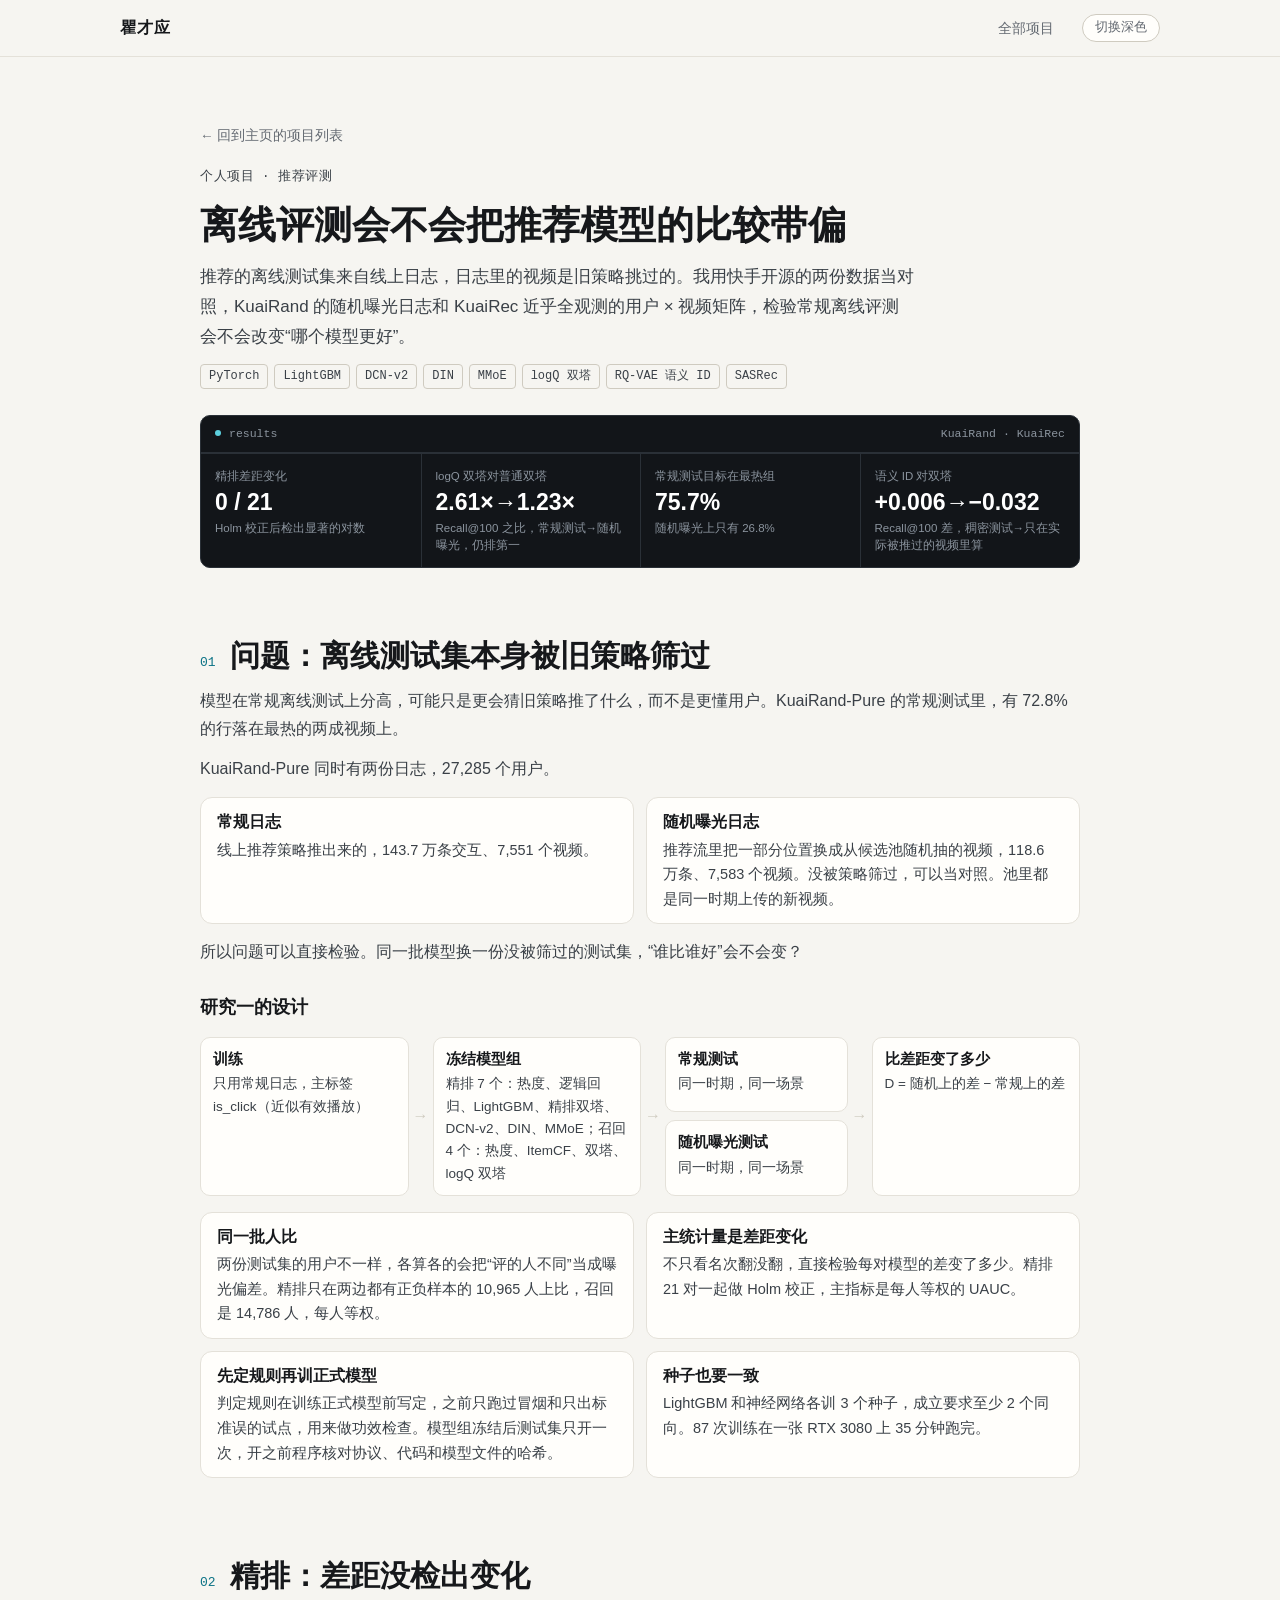
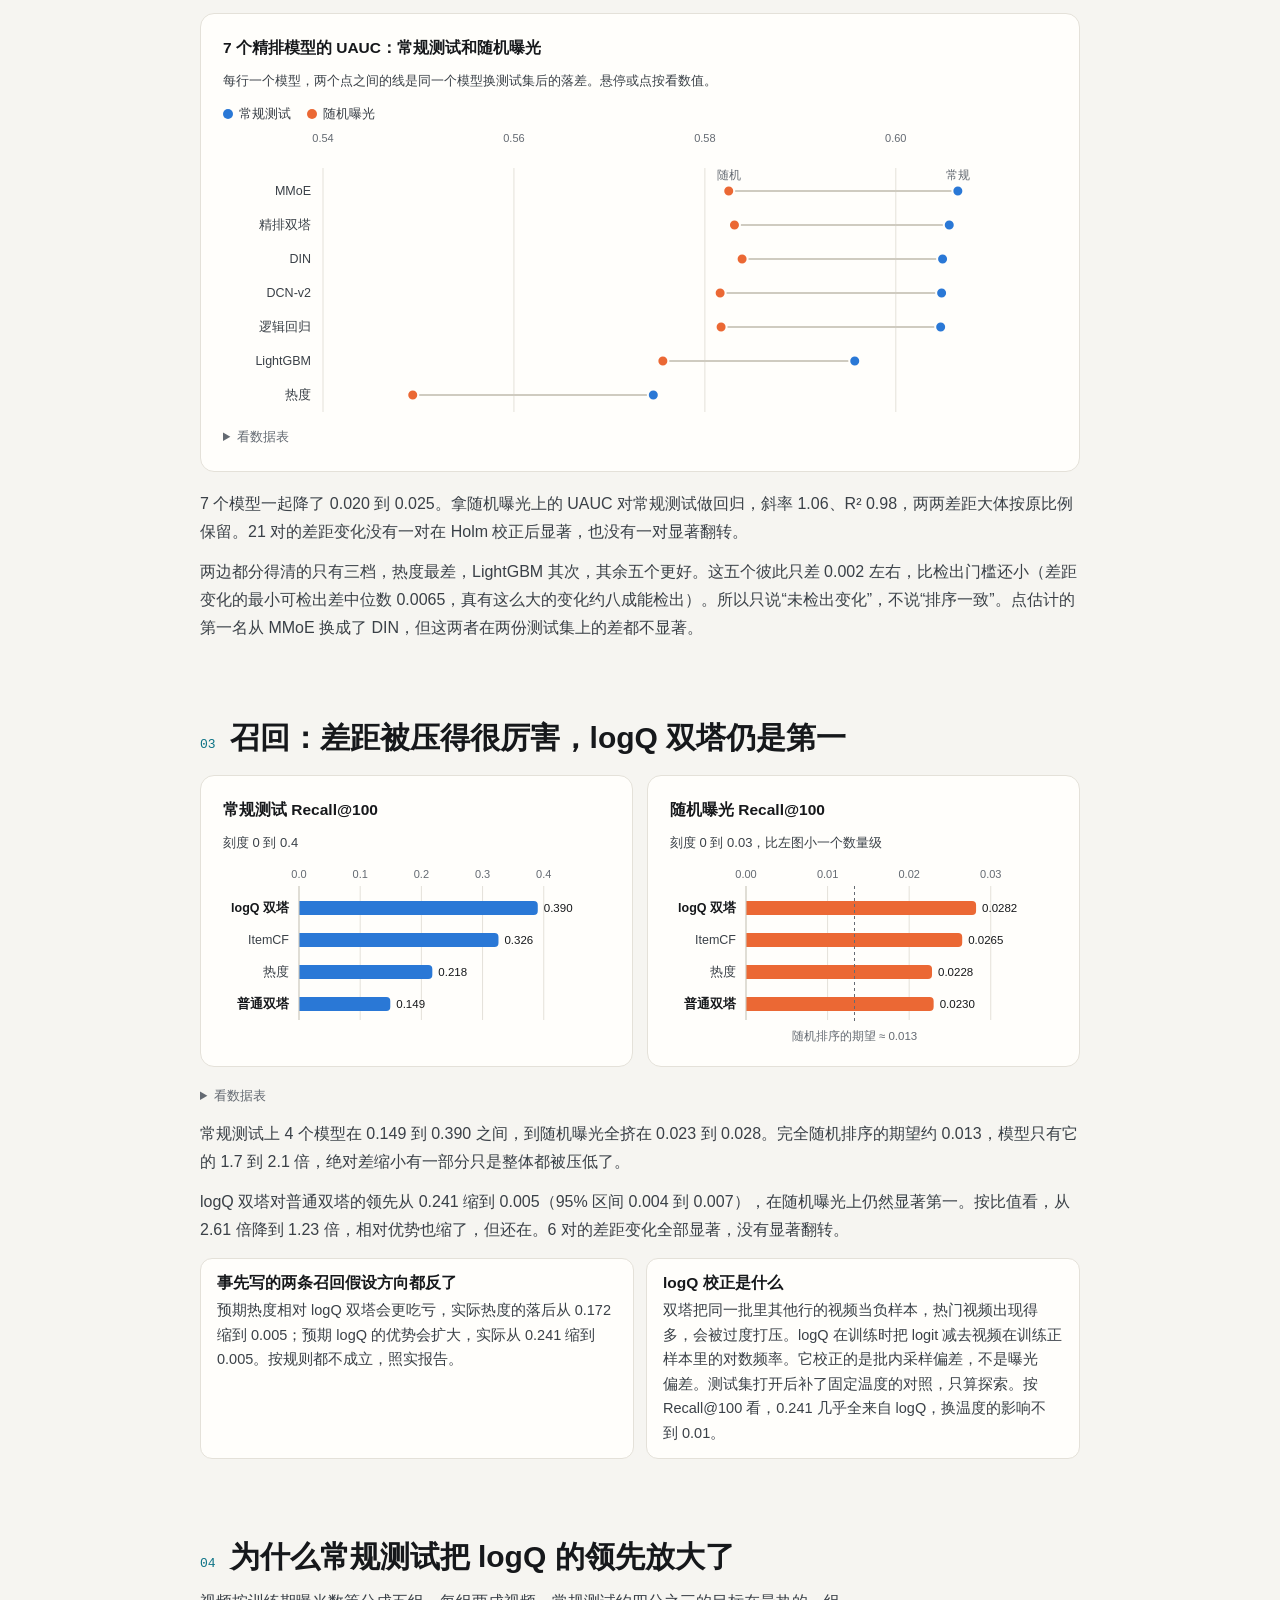
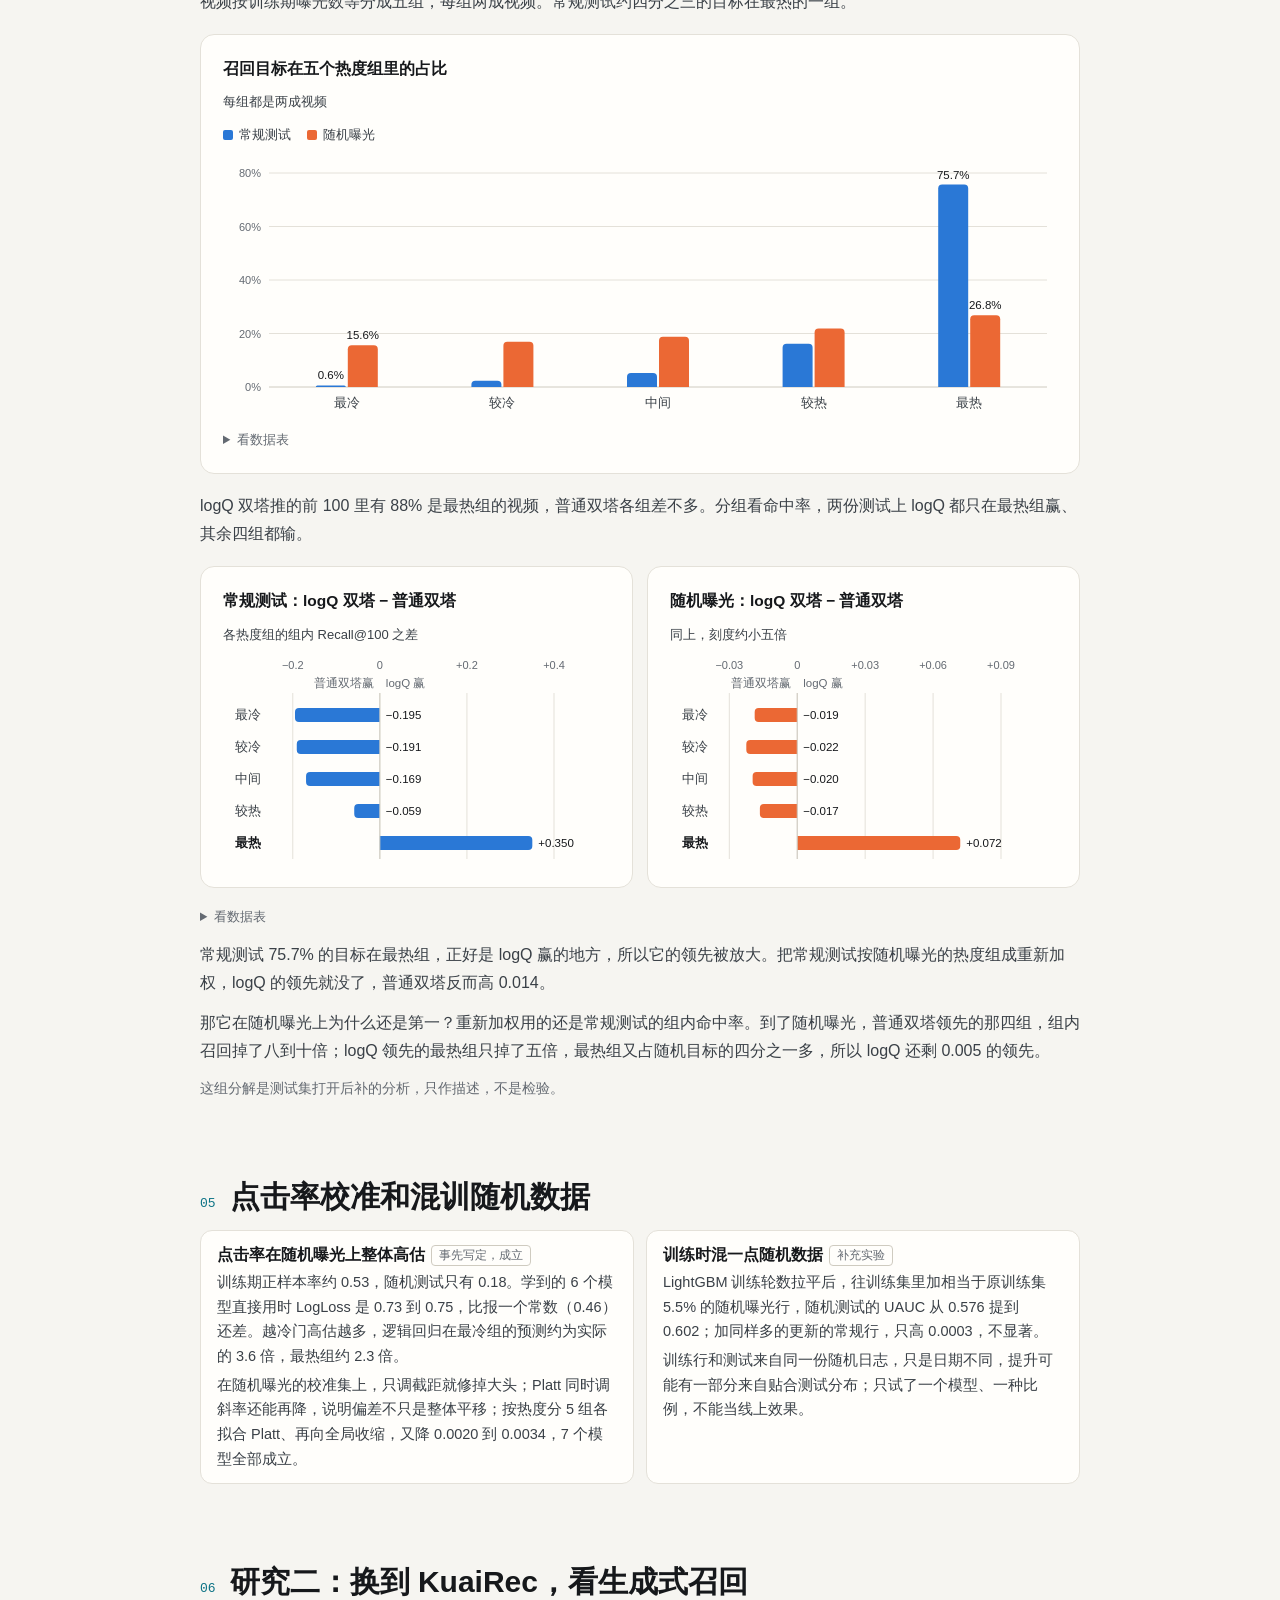
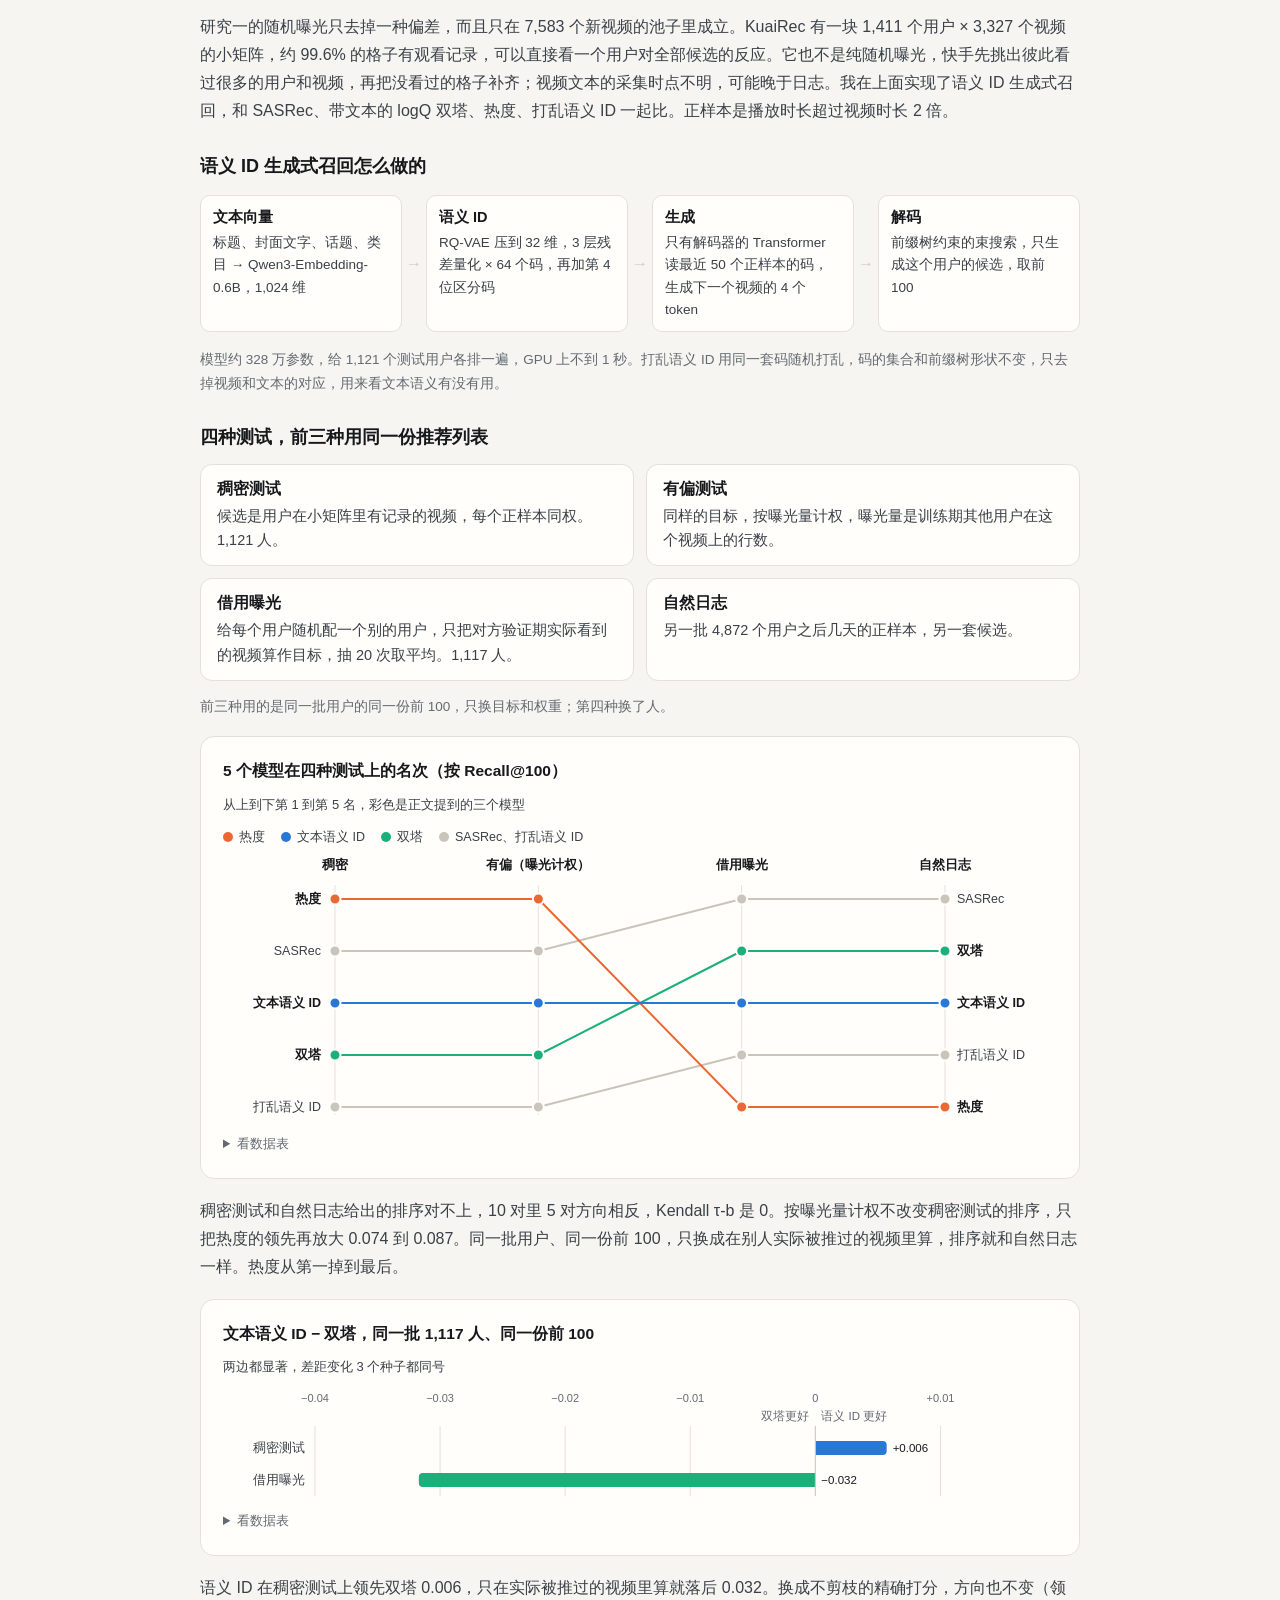
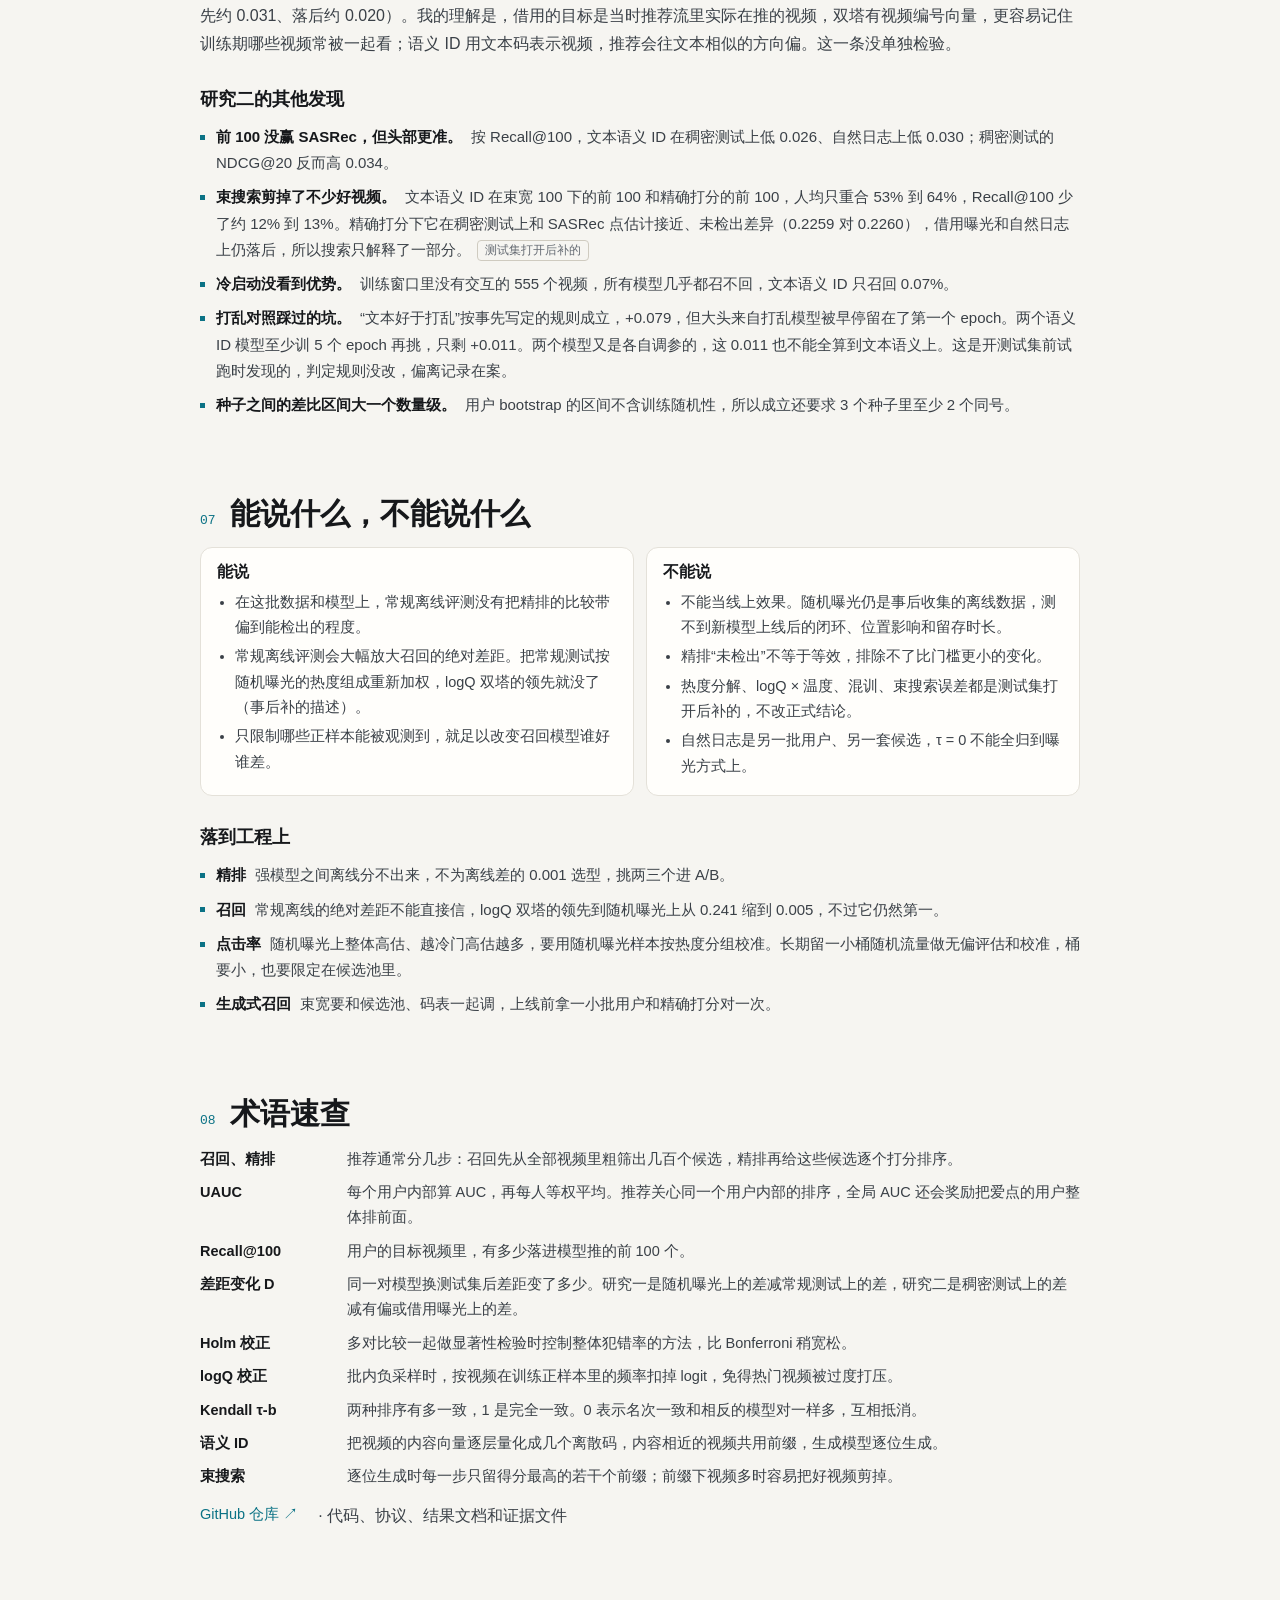
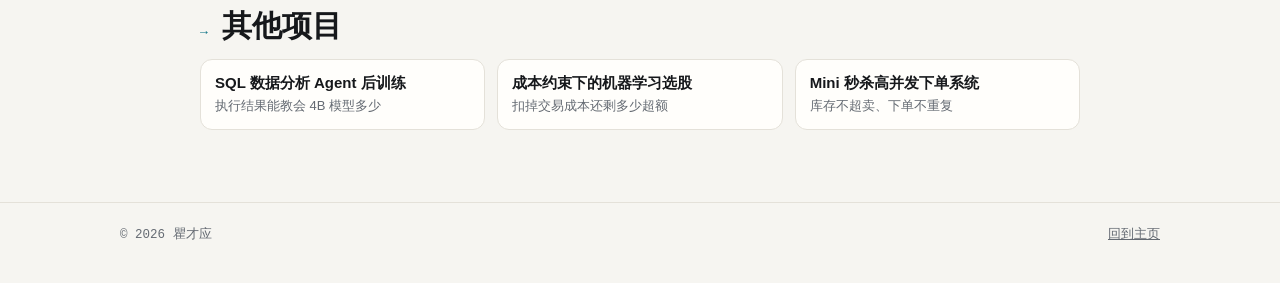
==== commit abf4fc9d: "推荐评测卡片和讲解页补 GitHub 仓库链接（rec-exposure-bias），项目区说明改成四个项目都有公开代码 Co-Authored-By: Claude Opus 5.5 <norepl" ====
--- a/projects/rec-eval/index.html
+++ b/projects/rec-eval/index.html
@@ -292,6 +292,7 @@
     <dt>语义 ID</dt><dd>把视频的内容向量逐层量化成几个离散码，内容相近的视频共用前缀，生成模型逐位生成。</dd>
     <dt>束搜索</dt><dd>逐位生成时每一步只留得分最高的若干个前缀；前缀下视频多时容易把好视频剪掉。</dd>
   </dl>
+  <p class="links"><a href="https://github.com/leinay633-maker/rec-exposure-bias" target="_blank" rel="noopener">GitHub 仓库</a> · 代码、协议、结果文档和证据文件</p>
 </section>
 
 <section class="ex-sec ex-end" id="more">
